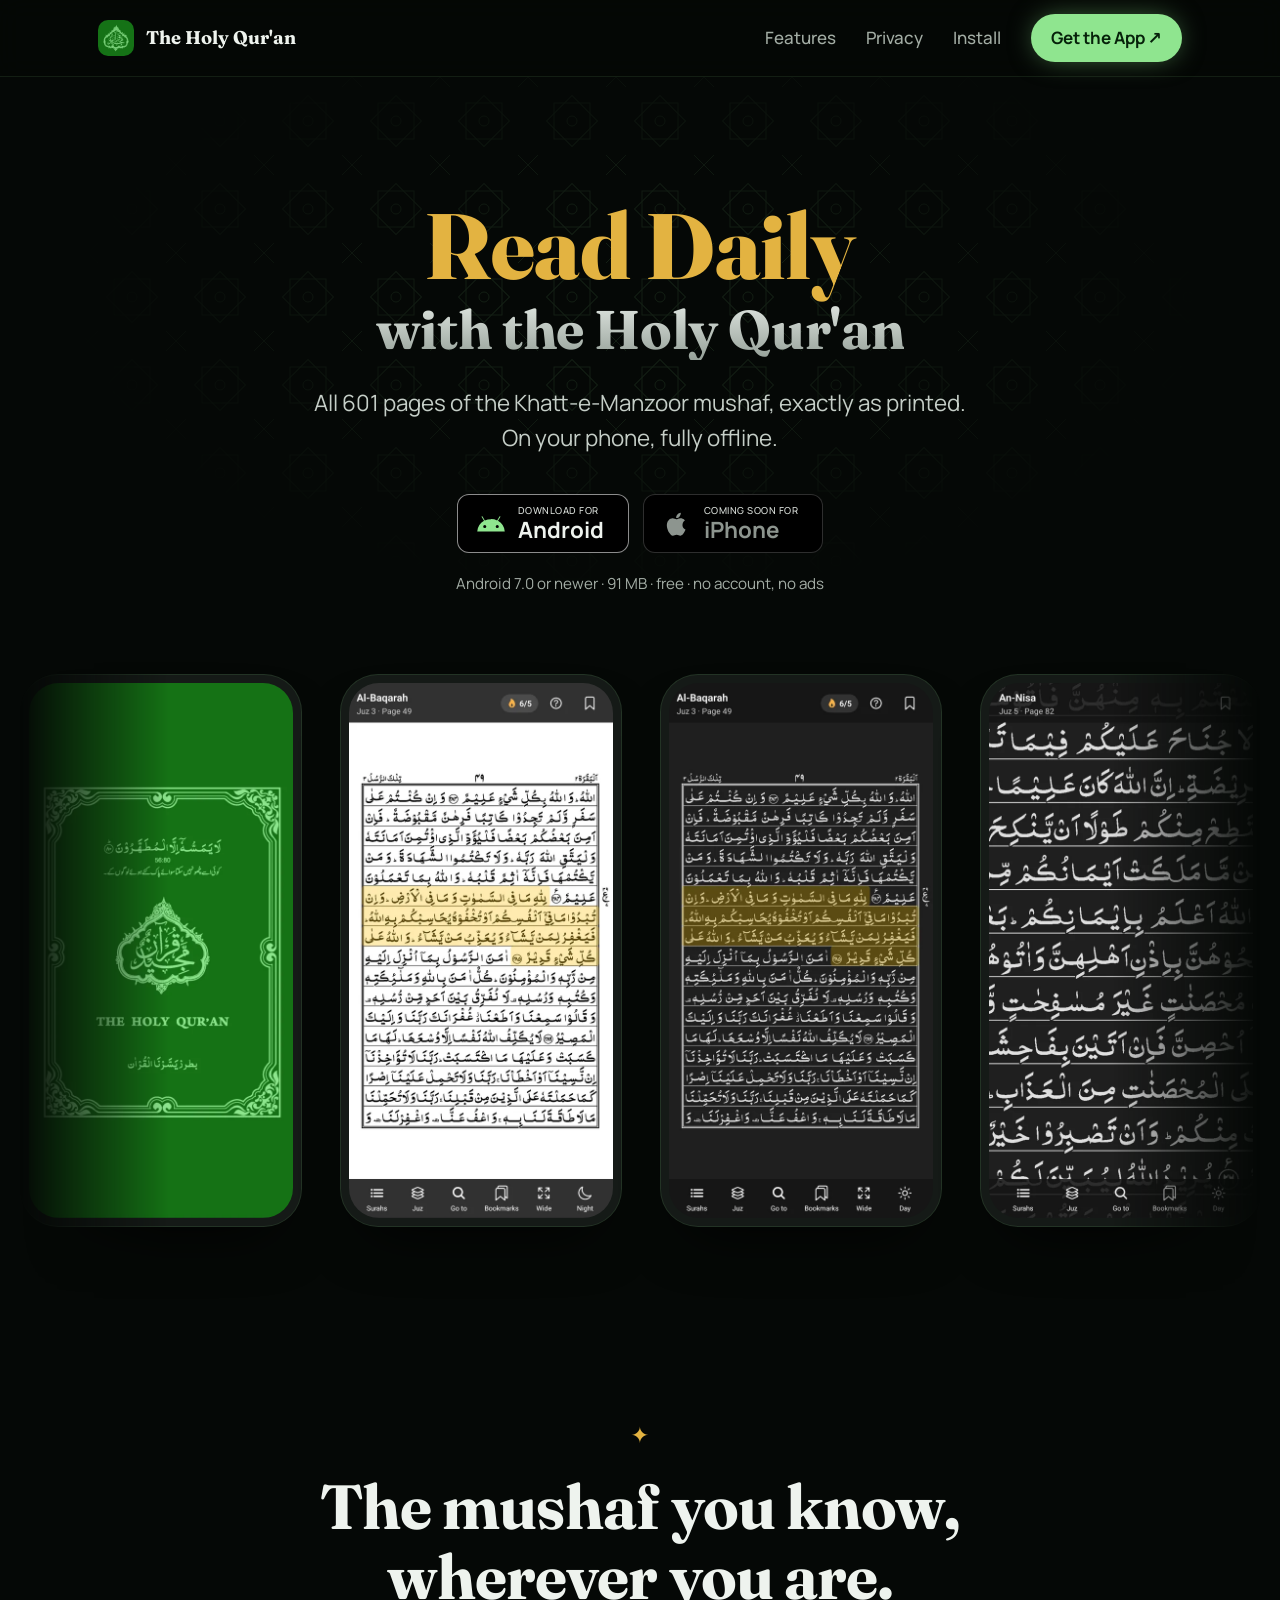
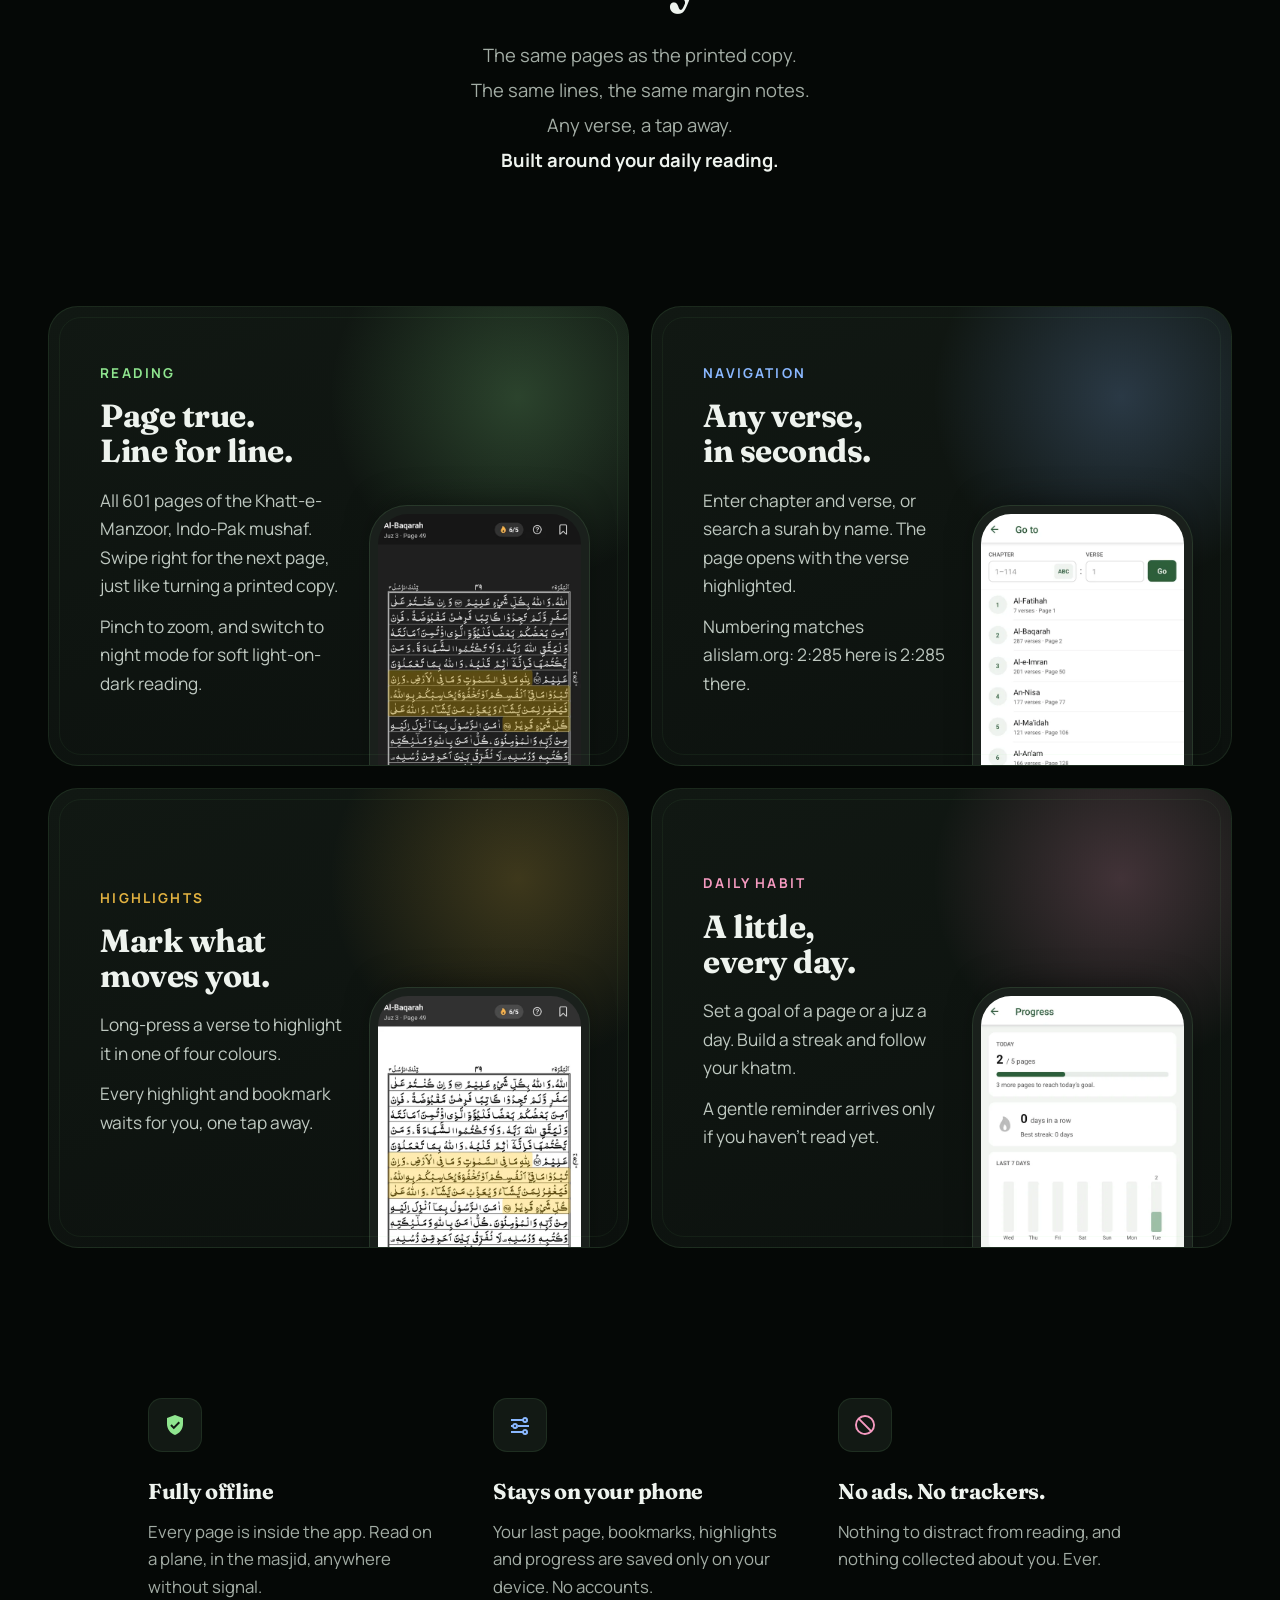
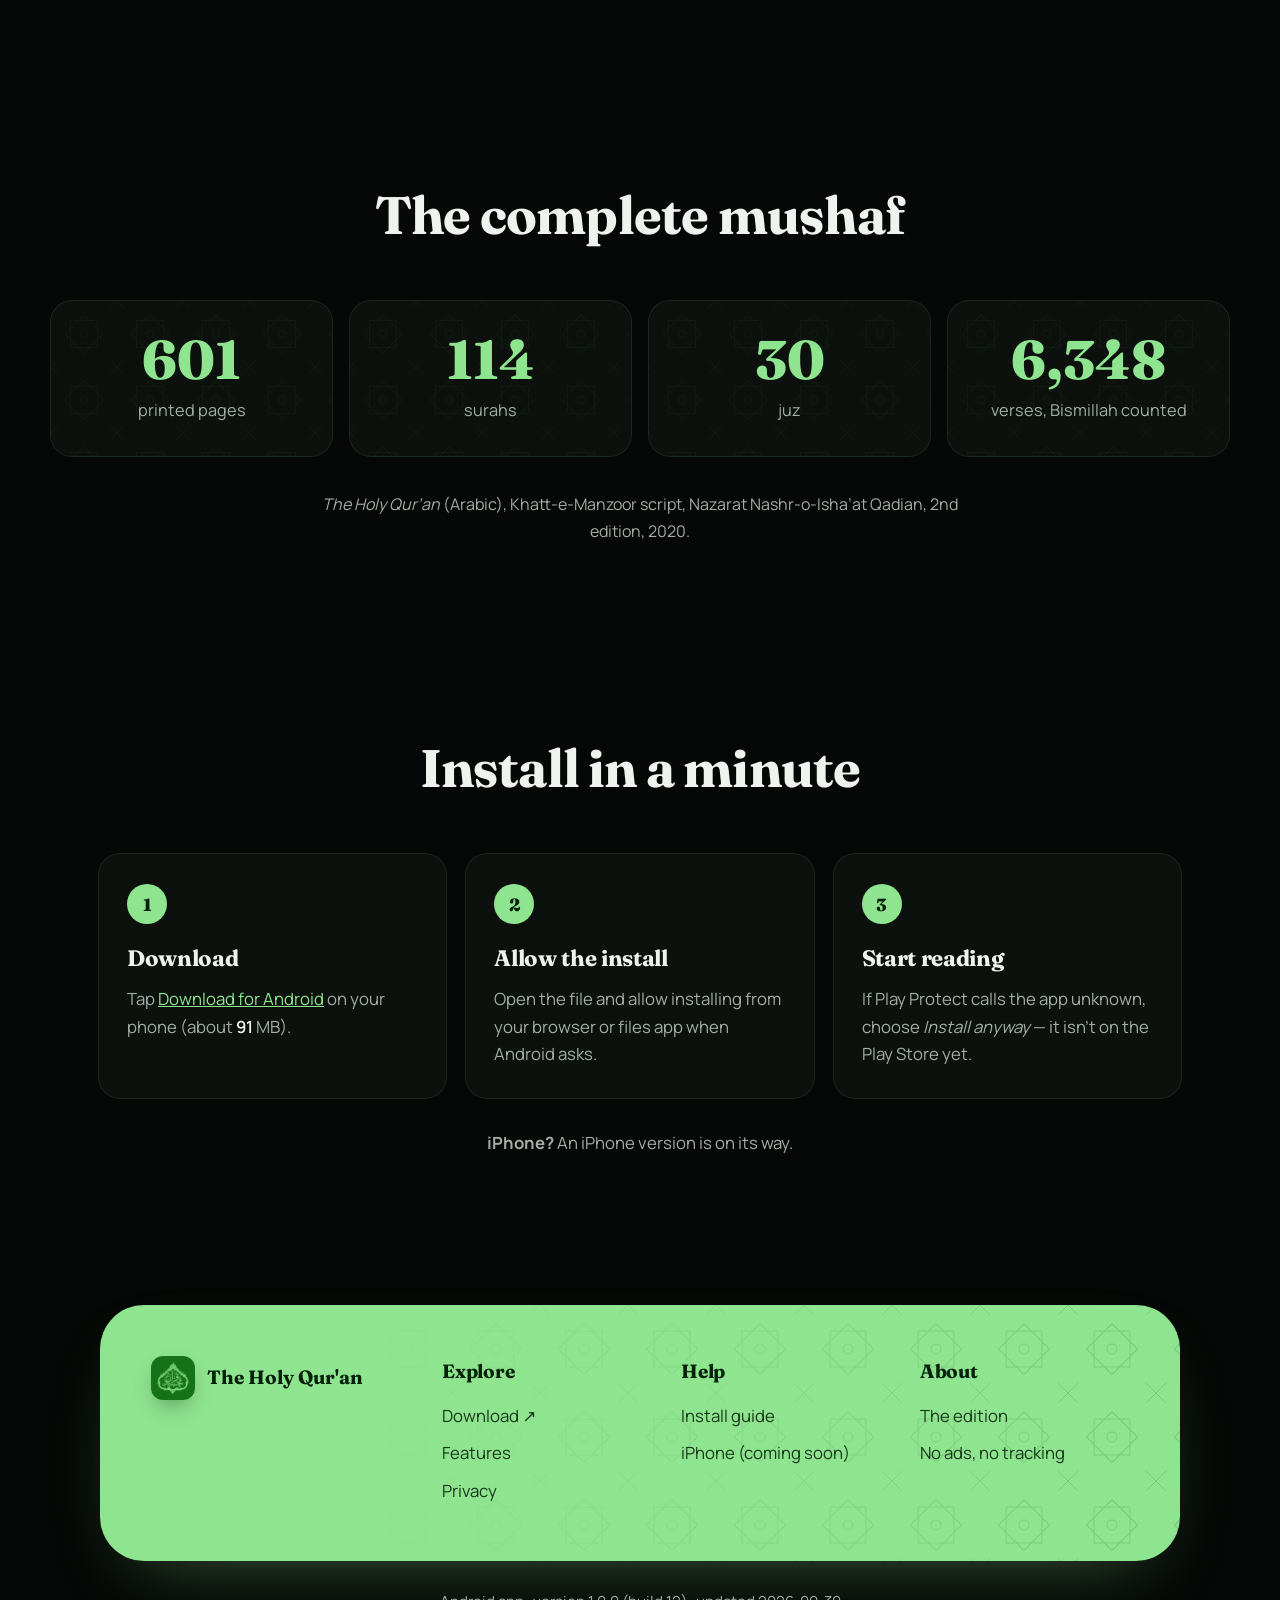
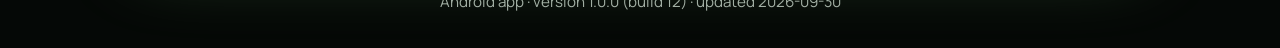
==== index.html @ 758fbba4 "Landing page for The Holy Qur'an app Static site: rotating hero, phone carousel of real screenshots," ====
<!doctype html>
<html lang="en">
<head>
  <meta charset="utf-8" />
  <meta name="viewport" content="width=device-width, initial-scale=1, viewport-fit=cover" />
  <title>The Holy Qur'an — the mushaf you know, in your pocket</title>
  <meta name="description" content="All 601 pages of the Khatt-e-Manzoor mushaf, exactly as printed. Go to any verse, highlight what moves you, and read a little every day. Fully offline." />
  <meta name="theme-color" content="#050605" />
  <link rel="icon" href="assets/favicon.png" />
  <link rel="apple-touch-icon" href="assets/icon-192.png" />
  <meta property="og:title" content="The Holy Qur'an — mushaf reader" />
  <meta property="og:description" content="All 601 pages of the Khatt-e-Manzoor mushaf, exactly as printed. Fully offline." />
  <meta property="og:image" content="assets/icon-192.png" />

  <link rel="preconnect" href="https://fonts.googleapis.com" />
  <link rel="preconnect" href="https://fonts.gstatic.com" crossorigin />
  <link href="https://fonts.googleapis.com/css2?family=Fraunces:opsz,wght@9..144,600;9..144,700;9..144,800&family=Manrope:wght@400;500;600;700&display=swap" rel="stylesheet" />
  <link rel="stylesheet" href="styles.css" />
</head>
<body>
  <a class="skip" href="#download">Skip to download</a>

  <!-- ─────────── Navigation ─────────── -->
  <header class="nav-wrap">
    <nav class="nav">
      <a class="brand" href="#top">
        <img src="assets/icon-192.png" alt="" width="36" height="36" />
        <span>The Holy Qur'an</span>
      </a>
      <div class="nav-links">
        <a href="#features">Features</a>
        <a href="#privacy">Privacy</a>
        <a href="#install">Install</a>
        <a class="pill" href="#download">Get the App <span aria-hidden="true">↗</span></a>
      </div>
    </nav>
  </header>

  <main id="top">
    <!-- ─────────── Hero: rotating intention ─────────── -->
    <section class="hero">
      <div class="stars" aria-hidden="true"></div>
      <h1>
        <span class="rotator" aria-live="polite">
          <span class="word is-active" style="--c: #e3b341">Read Daily</span>
          <span class="word" style="--c: #8fe58f">Reflect Deeply</span>
          <span class="word" style="--c: #8ab8ff">Find Any Verse</span>
          <span class="word" style="--c: #f59ac0">Keep Your Place</span>
        </span>
        <span class="with">with the Holy Qur'an</span>
      </h1>
      <p class="sub">
        All 601 pages of the Khatt-e-Manzoor mushaf, exactly as printed.<br class="br" />
        On your phone, fully offline.
      </p>

      <div class="cta" id="download">
        <a class="store-badge" href="https://github.com/rofeeq206/quran-app-site/releases/latest/download/Quran-App.apk" download>
          <svg viewBox="0 0 24 24" aria-hidden="true"><path d="M17.6 9.48 19.44 6.3a.38.38 0 0 0-.66-.38l-1.86 3.22A11.4 11.4 0 0 0 12 8.1c-1.77 0-3.43.37-4.92 1.04L5.22 5.92a.38.38 0 0 0-.66.38L6.4 9.48A10.8 10.8 0 0 0 1 18h22a10.8 10.8 0 0 0-5.4-8.52ZM7 15.25a1.25 1.25 0 1 1 0-2.5 1.25 1.25 0 0 1 0 2.5Zm10 0a1.25 1.25 0 1 1 0-2.5 1.25 1.25 0 0 1 0 2.5Z"/></svg>
          <span><small>Download for</small>Android</span>
        </a>
        <span class="store-badge is-muted" aria-disabled="true">
          <svg viewBox="0 0 24 24" aria-hidden="true"><path d="M16.37 12.76c-.02-2.32 1.9-3.43 1.98-3.49-1.08-1.58-2.76-1.8-3.36-1.82-1.43-.14-2.79.84-3.51.84-.73 0-1.84-.82-3.03-.8a4.5 4.5 0 0 0-3.8 2.3c-1.62 2.8-.41 6.96 1.17 9.24.77 1.11 1.69 2.37 2.9 2.32 1.16-.05 1.6-.75 3.01-.75 1.4 0 1.8.75 3.03.73 1.25-.02 2.04-1.14 2.8-2.26.88-1.3 1.25-2.55 1.27-2.62-.03-.01-2.43-.93-2.46-3.69ZM14.07 5.95c.64-.78 1.07-1.85.95-2.93-.92.04-2.04.61-2.7 1.39-.59.69-1.11 1.79-.97 2.85 1.03.08 2.08-.52 2.72-1.31Z"/></svg>
          <span><small>Coming soon for</small>iPhone</span>
        </span>
      </div>
      <p class="meta" data-version>Android 7.0 or newer · free · no account, no ads</p>
    </section>

    <!-- ─────────── Phone carousel ─────────── -->
    <section class="carousel" aria-label="App screenshots">
      <div class="track">
        <!-- The set is repeated once so the scroll can loop seamlessly. -->
        <div class="set">
          <figure class="phone"><img src="assets/screens/splash.webp" alt="Opening screen with the green cover" width="540" height="1096" /></figure>
          <figure class="phone"><img src="assets/screens/reader-highlight.webp" alt="Page 49 with verse 2:285 highlighted" width="540" height="1096" /></figure>
          <figure class="phone"><img src="assets/screens/reader-night.webp" alt="The same page in night mode" width="540" height="1096" /></figure>
          <figure class="phone"><img src="assets/screens/zoom.webp" alt="A zoomed-in page" width="540" height="1096" /></figure>
          <figure class="phone"><img src="assets/screens/progress.webp" alt="Reading progress: goal, streak and khatm" width="540" height="1096" /></figure>
          <figure class="phone"><img src="assets/screens/goto.webp" alt="Go to chapter and verse" width="540" height="1096" /></figure>
          <figure class="phone"><img src="assets/screens/tips.webp" alt="Reading tips" width="540" height="1096" /></figure>
        </div>
        <div class="set" aria-hidden="true">
          <figure class="phone"><img src="assets/screens/splash.webp" alt="" width="540" height="1096" /></figure>
          <figure class="phone"><img src="assets/screens/reader-highlight.webp" alt="" width="540" height="1096" /></figure>
          <figure class="phone"><img src="assets/screens/reader-night.webp" alt="" width="540" height="1096" /></figure>
          <figure class="phone"><img src="assets/screens/zoom.webp" alt="" width="540" height="1096" /></figure>
          <figure class="phone"><img src="assets/screens/progress.webp" alt="" width="540" height="1096" /></figure>
          <figure class="phone"><img src="assets/screens/goto.webp" alt="" width="540" height="1096" /></figure>
          <figure class="phone"><img src="assets/screens/tips.webp" alt="" width="540" height="1096" /></figure>
        </div>
      </div>
    </section>

    <!-- ─────────── Statement ─────────── -->
    <section class="statement reveal">
      <h2>The mushaf you know,<br />wherever you are.</h2>
      <p>
        The same pages as the printed copy.<br />
        The same lines, the same margin notes.<br />
        Any verse, a tap away.<br />
        <strong>Built around your daily reading.</strong>
      </p>
    </section>

    <!-- ─────────── Feature cards ─────────── -->
    <section class="cards" id="features">
      <article class="card reveal" style="--k: #8fe58f">
        <div class="card-text">
          <p class="kicker">Reading</p>
          <h3>Page true.<br />Line for line.</h3>
          <p>All 601 pages of the Khatt-e-Manzoor, Indo-Pak mushaf. Swipe right for the next page, just like turning a printed copy.</p>
          <p>Pinch to zoom, and switch to night mode for soft light-on-dark reading.</p>
        </div>
        <figure class="card-phone"><img src="assets/screens/reader-night.webp" alt="A page in night mode" width="540" height="1096" loading="lazy" /></figure>
      </article>

      <article class="card reveal" style="--k: #8ab8ff">
        <div class="card-text">
          <p class="kicker">Navigation</p>
          <h3>Any verse,<br />in seconds.</h3>
          <p>Enter chapter and verse, or search a surah by name. The page opens with the verse highlighted.</p>
          <p>Numbering matches alislam.org: 2:285 here is 2:285 there.</p>
        </div>
        <figure class="card-phone"><img src="assets/screens/goto.webp" alt="Go to chapter and verse" width="540" height="1096" loading="lazy" /></figure>
      </article>

      <article class="card reveal" style="--k: #e3b341">
        <div class="card-text">
          <p class="kicker">Highlights</p>
          <h3>Mark what<br />moves you.</h3>
          <p>Long-press a verse to highlight it in one of four colours.</p>
          <p>Every highlight and bookmark waits for you, one tap away.</p>
        </div>
        <figure class="card-phone"><img src="assets/screens/reader-highlight.webp" alt="A verse highlighted in gold" width="540" height="1096" loading="lazy" /></figure>
      </article>

      <article class="card reveal" style="--k: #f59ac0">
        <div class="card-text">
          <p class="kicker">Daily habit</p>
          <h3>A little,<br />every day.</h3>
          <p>Set a goal of a page or a juz a day. Build a streak and follow your khatm.</p>
          <p>A gentle reminder arrives only if you haven’t read yet.</p>
        </div>
        <figure class="card-phone"><img src="assets/screens/progress.webp" alt="Reading progress" width="540" height="1096" loading="lazy" /></figure>
      </article>
    </section>

    <!-- ─────────── Privacy ─────────── -->
    <section class="trio" id="privacy">
      <div class="trio-item reveal">
        <span class="trio-icon" style="--k: #8fe58f">
          <svg viewBox="0 0 24 24" aria-hidden="true"><path d="M12 2 4 5v6c0 5 3.4 9.5 8 11 4.6-1.5 8-6 8-11V5l-8-3Zm-1.2 14.2-3.5-3.5 1.4-1.4 2.1 2.1 4.8-4.8 1.4 1.4-6.2 6.2Z"/></svg>
        </span>
        <h3>Fully offline</h3>
        <p>Every page is inside the app. Read on a plane, in the masjid, anywhere without signal.</p>
      </div>
      <div class="trio-item reveal">
        <span class="trio-icon" style="--k: #8ab8ff">
          <svg viewBox="0 0 24 24" aria-hidden="true"><path d="M17 4a3 3 0 0 0-2.8 2H3v2h11.2A3 3 0 1 0 17 4Zm0 4a1 1 0 1 1 0-2 1 1 0 0 1 0 2ZM7 10a3 3 0 0 0-2.8 2H3v2h1.2A3 3 0 1 0 7 10Zm0 4a1 1 0 1 1 0-2 1 1 0 0 1 0 2Zm2.8-2H21v2H9.8a3 3 0 0 0 0-2ZM17 16a3 3 0 0 0-2.8 2H3v2h11.2A3 3 0 1 0 17 16Zm0 4a1 1 0 1 1 0-2 1 1 0 0 1 0 2Z"/></svg>
        </span>
        <h3>Stays on your phone</h3>
        <p>Your last page, bookmarks, highlights and progress are saved only on your device. No accounts.</p>
      </div>
      <div class="trio-item reveal">
        <span class="trio-icon" style="--k: #f59ac0">
          <svg viewBox="0 0 24 24" aria-hidden="true"><path d="M12 2a10 10 0 1 0 0 20 10 10 0 0 0 0-20Zm0 2a8 8 0 0 1 6.3 12.9L7.1 5.7A8 8 0 0 1 12 4ZM4 12c0-1.8.6-3.5 1.7-4.9l11.2 11.2A8 8 0 0 1 4 12Z"/></svg>
        </span>
        <h3>No ads. No trackers.</h3>
        <p>Nothing to distract from reading, and nothing collected about you. Ever.</p>
      </div>
    </section>

    <!-- ─────────── The mushaf in numbers ─────────── -->
    <section class="numbers" id="mushaf" aria-label="The mushaf in numbers">
      <h2 class="reveal">The complete mushaf</h2>
      <div class="stats">
        <div class="stat reveal"><strong>601</strong><span>printed pages</span></div>
        <div class="stat reveal"><strong>114</strong><span>surahs</span></div>
        <div class="stat reveal"><strong>30</strong><span>juz</span></div>
        <div class="stat reveal"><strong>6,348</strong><span>verses, Bismillah counted</span></div>
      </div>
      <p class="edition reveal">
        <em>The Holy Qur’an</em> (Arabic), Khatt-e-Manzoor script, Nazarat Nashr-o-Isha’at Qadian, 2nd edition, 2020.
      </p>
    </section>

    <!-- ─────────── Install ─────────── -->
    <section class="install" id="install">
      <h2 class="reveal">Install in a minute</h2>
      <ol class="steps">
        <li class="reveal"><span>1</span><h3>Download</h3><p>Tap <a href="https://github.com/rofeeq206/quran-app-site/releases/latest/download/Quran-App.apk" download>Download for Android</a> on your phone (about <b data-size>90</b> MB).</p></li>
        <li class="reveal"><span>2</span><h3>Allow the install</h3><p>Open the file and allow installing from your browser or files app when Android asks.</p></li>
        <li class="reveal"><span>3</span><h3>Start reading</h3><p>If Play Protect calls the app unknown, choose <em>Install anyway</em> — it isn’t on the Play Store yet.</p></li>
      </ol>
      <p class="ios reveal"><strong>iPhone?</strong> An iPhone version is on its way.</p>
    </section>
  </main>

  <!-- ─────────── Footer ─────────── -->
  <footer class="footer">
    <div class="footer-card">
      <a class="brand brand-dark" href="#top">
        <img src="assets/icon-192.png" alt="" width="44" height="44" />
        <span>The Holy Qur'an</span>
      </a>
      <div class="footer-col">
        <h4>Explore</h4>
        <a href="https://github.com/rofeeq206/quran-app-site/releases/latest/download/Quran-App.apk" download>Download <span aria-hidden="true">↗</span></a>
        <a href="#features">Features</a>
        <a href="#privacy">Privacy</a>
      </div>
      <div class="footer-col">
        <h4>Help</h4>
        <a href="#install">Install guide</a>
        <a href="#download">iPhone (coming soon)</a>
      </div>
      <div class="footer-col">
        <h4>About</h4>
        <a href="#mushaf">The edition</a>
        <a href="#privacy">No ads, no tracking</a>
      </div>
    </div>
    <p class="copyright" data-version-full>Android app · version 1.0</p>
  </footer>

  <script src="script.js" defer></script>
</body>
</html>
---- styles.css ----
/* The Holy Qur'an — landing page.
   A calm dark page in the colours of the printed mushaf: the cover's deep green and
   light-green line work, a touch of gold, an eight-pointed star lattice, and the cover's
   double-ruled frames. Headings are set in a warm serif; real app screenshots in phones. */

:root {
  --bg: #050806;
  --bg-card: #0c110e;
  --bg-card-2: #111813;
  --line: rgba(143, 229, 143, 0.1);
  --text: #eef3ee;
  --muted: #a3ada5;
  --accent: #8fe58f; /* cover line-art green */
  --accent-deep: #157216; /* cover green */
  --gold: #e3b341;

  --display: 'Fraunces', 'Iowan Old Style', 'Palatino Linotype', Georgia, serif;
  --body: 'Manrope', 'Segoe UI', system-ui, sans-serif;

  --max: 1180px;
  --gutter: clamp(18px, 5vw, 48px);

  /* Eight-pointed star lattice (the cover's ornament), as a tile. */
  --stars: url("data:image/svg+xml,%3Csvg xmlns='http://www.w3.org/2000/svg' width='88' height='88' viewBox='0 0 88 88'%3E%3Cg fill='none' stroke='%238fe58f' stroke-width='1'%3E%3Crect x='26' y='26' width='36' height='36'/%3E%3Crect x='26' y='26' width='36' height='36' transform='rotate(45 44 44)'/%3E%3Ccircle cx='44' cy='44' r='5'/%3E%3Cpath d='M0 0 10 10M88 0 78 10M0 88 10 78M88 88 78 78'/%3E%3C/g%3E%3C/svg%3E");
}

*,
*::before,
*::after {
  box-sizing: border-box;
}

html {
  scroll-behavior: smooth;
  scroll-padding-top: 90px;
}

body {
  margin: 0;
  background: var(--bg);
  color: var(--text);
  font: 400 1.0625rem/1.65 var(--body);
  -webkit-font-smoothing: antialiased;
}

img {
  display: block;
  max-width: 100%;
}

a {
  color: inherit;
}

h1,
h2,
h3,
h4 {
  font-family: var(--display);
  font-weight: 700;
  letter-spacing: -0.015em;
  margin: 0;
  font-optical-sizing: auto;
}

.skip {
  position: absolute;
  left: -999px;
  top: 8px;
  z-index: 20;
  background: var(--accent);
  color: #06210a;
  padding: 8px 14px;
  border-radius: 8px;
}
.skip:focus {
  left: 8px;
}

/* ───────────────────────── Navigation ───────────────────────── */

.nav-wrap {
  position: sticky;
  top: 0;
  z-index: 10;
  background: rgba(5, 8, 6, 0.82);
  backdrop-filter: blur(12px);
  border-bottom: 1px solid var(--line);
  padding-top: env(safe-area-inset-top, 0px);
}
.nav {
  max-width: var(--max);
  margin: 0 auto;
  padding: 14px var(--gutter);
  display: flex;
  align-items: center;
  justify-content: space-between;
  gap: 16px;
}
.brand {
  display: flex;
  align-items: center;
  gap: 12px;
  text-decoration: none;
  font-family: var(--display);
  font-weight: 700;
  font-size: 1.15rem;
}
.brand img {
  width: 36px;
  height: 36px;
  border-radius: 10px;
}
.nav-links {
  display: flex;
  align-items: center;
  gap: clamp(14px, 2.5vw, 30px);
  font-weight: 500;
}
.nav-links a {
  text-decoration: none;
  color: var(--muted);
  transition: color 0.2s;
}
.nav-links a:hover {
  color: var(--text);
}
.nav-links .pill {
  color: #06210a;
  background: var(--accent);
  font-weight: 700;
  padding: 10px 20px;
  border-radius: 999px;
  box-shadow: 0 0 28px -6px rgba(143, 229, 143, 0.55);
  transition:
    transform 0.2s,
    box-shadow 0.2s;
}
.nav-links .pill:hover {
  color: #06210a;
  transform: translateY(-1px);
  box-shadow: 0 0 36px -4px rgba(143, 229, 143, 0.75);
}

/* ───────────────────────── Hero ───────────────────────── */

.hero {
  position: relative;
  text-align: center;
  padding: clamp(64px, 10vw, 120px) var(--gutter) 48px;
}
.stars {
  position: absolute;
  inset: 0;
  background-image: var(--stars);
  background-size: 88px 88px;
  opacity: 0.1;
  mask-image: radial-gradient(60% 70% at 50% 40%, #000 20%, transparent 75%);
  pointer-events: none;
}
.hero > :not(.stars) {
  position: relative;
}
.hero h1 {
  display: grid;
  justify-items: center;
  gap: 6px;
}
.rotator {
  display: grid;
  font-size: clamp(3rem, 8.4vw, 5.8rem);
  line-height: 1.05;
  font-weight: 800;
}
/* All words share one grid cell; the active one is sharp, the others blurred away. */
.word {
  grid-area: 1 / 1;
  color: var(--c);
  opacity: 0;
  filter: blur(14px);
  transform: translateY(12px) scale(0.98);
  transition:
    opacity 0.7s ease,
    filter 0.7s ease,
    transform 0.7s cubic-bezier(0.2, 0.7, 0.2, 1);
}
.word.is-active {
  opacity: 1;
  filter: none;
  transform: none;
}
.with {
  font-size: clamp(2rem, 4.8vw, 3.4rem);
  line-height: 1.1;
  font-weight: 700;
  background: linear-gradient(180deg, #e2e8e3, #95a098);
  -webkit-background-clip: text;
  background-clip: text;
  color: transparent;
}
.sub {
  color: #c5cec7;
  font-size: clamp(1.15rem, 1.9vw, 1.4rem);
  line-height: 1.55;
  margin: 26px auto 38px;
  max-width: 34em;
}
.cta {
  display: flex;
  justify-content: center;
  flex-wrap: wrap;
  gap: 14px;
}
.store-badge {
  display: inline-flex;
  align-items: center;
  gap: 12px;
  padding: 11px 24px 11px 18px;
  border: 1.5px solid rgba(255, 255, 255, 0.55);
  border-radius: 12px;
  background: #000;
  text-decoration: none;
  font-family: var(--body);
  font-weight: 700;
  font-size: 1.4rem;
  line-height: 1.05;
  text-align: left;
  transition:
    border-color 0.2s,
    transform 0.2s,
    box-shadow 0.2s;
}
.store-badge svg {
  width: 30px;
  height: 30px;
  fill: var(--accent);
  flex: none;
}
.store-badge small {
  display: block;
  font-size: 0.6rem;
  font-weight: 500;
  letter-spacing: 0.05em;
  text-transform: uppercase;
  color: #d9ded9;
  margin-bottom: 2px;
}
a.store-badge:hover {
  border-color: var(--accent);
  transform: translateY(-2px);
  box-shadow: 0 10px 30px -12px rgba(143, 229, 143, 0.6);
}
.store-badge.is-muted {
  border-color: rgba(255, 255, 255, 0.18);
  color: #8d958f;
  cursor: default;
}
.store-badge.is-muted svg {
  fill: #8d958f;
}
.meta {
  color: var(--muted);
  font-size: 0.95rem;
  margin: 18px 0 0;
}

/* ───────────────────────── Phone carousel ───────────────────────── */

.carousel {
  max-width: 1240px;
  margin: 0 auto;
  overflow: hidden;
  padding: 30px 0 100px;
  mask-image: linear-gradient(90deg, transparent, #000 12%, #000 88%, transparent);
}
.track {
  display: flex;
  width: max-content;
  animation: marquee 60s linear infinite;
}
.carousel:hover .track {
  animation-play-state: paused;
}
.set {
  display: flex;
  gap: clamp(20px, 3vw, 40px);
  padding-right: clamp(20px, 3vw, 40px);
}
@keyframes marquee {
  to {
    transform: translateX(-50%);
  }
}

.phone {
  margin: 0;
  width: clamp(210px, 22vw, 290px);
  padding: 8px;
  border-radius: 38px;
  background: #151a17;
  border: 1px solid rgba(143, 229, 143, 0.12);
  box-shadow: 0 30px 60px -30px rgba(0, 0, 0, 0.9);
}
.phone img {
  width: 100%;
  height: auto;
  aspect-ratio: 540 / 1096;
  object-fit: cover;
  border-radius: 30px;
}

/* ───────────────────────── Statement ───────────────────────── */

.statement {
  text-align: center;
  padding: clamp(40px, 8vw, 90px) var(--gutter) clamp(80px, 10vw, 130px);
}
/* A small gold star above the statement, like a verse ornament. */
.statement::before {
  content: '✦';
  display: block;
  color: var(--gold);
  font-size: 1.4rem;
  margin-bottom: 18px;
}
.statement h2 {
  font-size: clamp(2.3rem, 5.2vw, 3.9rem);
  line-height: 1.12;
}
.statement p {
  color: var(--muted);
  font-size: 1.15rem;
  line-height: 1.9;
  margin: 26px 0 0;
}
.statement strong {
  color: var(--text);
  font-weight: 700;
}

/* ───────────────────────── Feature cards ───────────────────────── */

.cards {
  max-width: 1600px;
  margin: 0 auto;
  padding: 0 var(--gutter);
  display: grid;
  grid-template-columns: repeat(2, minmax(0, 1fr));
  gap: 22px;
}
.card {
  position: relative;
  overflow: hidden;
  height: clamp(460px, 34vw, 520px);
  border-radius: 30px;
  background: linear-gradient(160deg, var(--bg-card-2), var(--bg-card));
  border: 1px solid var(--line);
  display: grid;
  grid-template-columns: minmax(0, 1.05fr) minmax(0, 0.95fr);
  align-items: center;
  gap: 24px;
  padding: 0 clamp(24px, 3vw, 44px) 0 clamp(28px, 4vw, 60px);
}
/* The cover's double-ruled frame, drawn faintly inside each card. */
.card::after {
  content: '';
  position: absolute;
  inset: 10px;
  border: 1px solid rgba(143, 229, 143, 0.06);
  border-radius: 22px;
  pointer-events: none;
}
.card::before {
  content: '';
  position: absolute;
  width: 380px;
  height: 380px;
  right: -80px;
  top: -100px;
  background: radial-gradient(circle, color-mix(in srgb, var(--k) 22%, transparent), transparent 70%);
  pointer-events: none;
}
.kicker {
  color: var(--k);
  font-weight: 700;
  font-size: 0.85rem;
  letter-spacing: 0.16em;
  text-transform: uppercase;
  margin: 0 0 14px;
}
.card h3 {
  font-size: clamp(1.8rem, 2.5vw, 2.35rem);
  line-height: 1.1;
  margin-bottom: 18px;
}
.card-text p:not(.kicker) {
  color: #bec8c0;
  font-size: 1.08rem;
  margin: 0 0 12px;
}
/* The phone stands in the card and runs off its bottom edge. */
.card-phone {
  position: relative;
  align-self: end;
  justify-self: center;
  width: min(100%, 300px);
  margin: 0 0 -170px;
  padding: 8px;
  border-radius: 38px;
  background: #1a201c;
  border: 1px solid rgba(143, 229, 143, 0.12);
  box-shadow: 0 -10px 40px -20px rgba(0, 0, 0, 0.8);
  transition: transform 0.5s cubic-bezier(0.2, 0.7, 0.2, 1);
}
.card-phone img {
  border-radius: 30px;
  width: 100%;
  height: auto;
}
.card:hover .card-phone {
  transform: translateY(-14px);
}

/* ───────────────────────── Privacy trio ───────────────────────── */

.trio {
  max-width: 1080px;
  margin: 0 auto;
  padding: clamp(90px, 12vw, 150px) var(--gutter) clamp(50px, 8vw, 90px);
  display: grid;
  grid-template-columns: repeat(3, minmax(0, 1fr));
  gap: clamp(24px, 4vw, 56px);
}
.trio-icon {
  display: grid;
  place-items: center;
  width: 54px;
  height: 54px;
  border-radius: 14px;
  background: #121914;
  border: 1px solid var(--line);
  margin-bottom: 22px;
}
.trio-icon svg {
  width: 24px;
  height: 24px;
  fill: var(--k);
}
.trio h3 {
  font-size: 1.35rem;
  margin-bottom: 8px;
}
.trio p {
  color: var(--muted);
  font-size: 1.05rem;
  margin: 0;
}

/* ───────────────────────── Numbers ───────────────────────── */

.numbers {
  text-align: center;
  padding: clamp(40px, 8vw, 80px) var(--gutter);
}
.numbers h2,
.install h2 {
  font-size: clamp(2.1rem, 4.6vw, 3.3rem);
  margin-bottom: 42px;
}
.stats {
  max-width: var(--max);
  margin: 0 auto;
  display: grid;
  grid-template-columns: repeat(4, minmax(0, 1fr));
  gap: 16px;
}
.stat {
  position: relative;
  background: var(--bg-card);
  border: 1px solid var(--line);
  border-radius: 22px;
  padding: 32px 18px;
  overflow: hidden;
}
.stat::before {
  content: '';
  position: absolute;
  inset: 0;
  background-image: var(--stars);
  background-size: 66px 66px;
  opacity: 0.05;
}
.stat strong {
  position: relative;
  display: block;
  font-family: var(--display);
  font-weight: 800;
  font-size: clamp(2.4rem, 4.4vw, 3.4rem);
  line-height: 1;
  color: var(--accent);
}
.stat span {
  position: relative;
  display: block;
  color: var(--muted);
  font-size: 1.02rem;
  margin-top: 10px;
}
.edition {
  color: var(--muted);
  font-size: 1rem;
  max-width: 40em;
  margin: 34px auto 0;
}

/* ───────────────────────── Install ───────────────────────── */

.install {
  max-width: var(--max);
  margin: 0 auto;
  text-align: center;
  padding: clamp(50px, 9vw, 100px) var(--gutter) clamp(80px, 10vw, 130px);
}
.steps {
  list-style: none;
  margin: 0;
  padding: 0;
  display: grid;
  grid-template-columns: repeat(3, minmax(0, 1fr));
  gap: 18px;
  text-align: left;
}
.steps li {
  background: var(--bg-card);
  border: 1px solid var(--line);
  border-radius: 22px;
  padding: 30px 28px;
}
.steps li > span {
  display: inline-grid;
  place-items: center;
  width: 40px;
  height: 40px;
  border-radius: 50%;
  background: var(--accent);
  color: #06210a;
  font-family: var(--display);
  font-weight: 800;
  font-size: 1.1rem;
  margin-bottom: 16px;
}
.steps h3 {
  font-size: 1.4rem;
  margin-bottom: 8px;
}
.steps p {
  color: var(--muted);
  font-size: 1.05rem;
  margin: 0;
}
.steps a {
  color: var(--accent);
}
.steps b {
  color: var(--text);
  font-weight: 600;
}
.ios {
  color: var(--muted);
  font-size: 1.05rem;
  margin: 30px 0 0;
}

/* ───────────────────────── Footer ───────────────────────── */

.footer {
  padding: 20px var(--gutter) calc(34px + env(safe-area-inset-bottom, 0px));
}
.footer-card {
  position: relative;
  overflow: hidden;
  max-width: 1080px;
  margin: 0 auto;
  background: var(--accent);
  color: #06210a;
  border-radius: 44px;
  padding: clamp(34px, 4vw, 52px) clamp(30px, 4vw, 56px) clamp(38px, 4.5vw, 56px);
  display: grid;
  grid-template-columns: 1.25fr 1fr 1fr 1fr;
  gap: 30px;
  align-items: start;
  box-shadow: 0 30px 80px -40px rgba(143, 229, 143, 0.45);
}
/* The star lattice, embossed faintly into the card. */
.footer-card::before {
  content: '';
  position: absolute;
  inset: 0;
  background-image: var(--stars);
  background-size: 88px 88px;
  opacity: 0.16;
  filter: brightness(0.2);
  mask-image: linear-gradient(90deg, transparent 20%, #000);
  pointer-events: none;
}
.footer-card > * {
  position: relative;
}
.brand-dark {
  font-size: 1.2rem;
}
.brand-dark img {
  width: 44px;
  height: 44px;
  border-radius: 12px;
  box-shadow: 0 10px 24px -8px rgba(0, 0, 0, 0.45);
}
.footer-col {
  display: grid;
  gap: 10px;
}
.footer-col h4 {
  font-size: 1.2rem;
  margin-bottom: 4px;
}
.footer-col a {
  text-decoration: none;
  font-size: 1.05rem;
  opacity: 0.88;
}
.footer-col a:hover {
  opacity: 1;
  text-decoration: underline;
}
.copyright {
  text-align: center;
  color: var(--muted);
  font-size: 0.95rem;
  margin: 28px 0 0;
}

/* ───────────────────────── Scroll reveal ───────────────────────── */

.js .reveal {
  opacity: 0;
  transform: translateY(24px);
  transition:
    opacity 0.8s ease,
    transform 0.8s cubic-bezier(0.2, 0.7, 0.2, 1);
}
.js .reveal.in {
  opacity: 1;
  transform: none;
}

/* ───────────────────────── Responsive ───────────────────────── */

@media (max-width: 1060px) {
  .cards {
    grid-template-columns: 1fr;
    max-width: 820px;
  }
  .stats {
    grid-template-columns: repeat(2, minmax(0, 1fr));
  }
  .footer-card {
    grid-template-columns: 1fr 1fr 1fr;
  }
  .footer-card .brand {
    grid-column: 1 / -1;
  }
}

@media (max-width: 720px) {
  /* Top bar: name and button each stay on one line. */
  .nav {
    padding-top: 12px;
    padding-bottom: 12px;
  }
  .nav-links a:not(.pill) {
    display: none;
  }
  .brand,
  .nav-links .pill {
    white-space: nowrap;
  }
  .brand {
    font-size: 1.05rem;
    gap: 10px;
  }
  .nav-links .pill {
    padding: 9px 16px;
    font-size: 0.95rem;
  }
  .br {
    display: none;
  }

  /* Hero: compact, centred badges rather than full-width buttons. */
  .hero {
    padding-top: 48px;
  }
  .rotator {
    font-size: clamp(2.4rem, 11vw, 3rem);
  }
  .with {
    font-size: clamp(1.6rem, 7.4vw, 2rem);
  }
  .sub {
    font-size: 1.1rem;
    margin: 18px auto 28px;
  }
  .store-badge {
    font-size: 1.1rem;
    padding: 8px 16px 8px 12px;
    gap: 9px;
  }
  .store-badge svg {
    width: 24px;
    height: 24px;
  }
  .store-badge small {
    font-size: 0.55rem;
  }
  .meta {
    font-size: 0.85rem;
  }

  /* Phone row: narrower phones so about three are in view. */
  .carousel {
    padding: 22px 0 70px;
  }
  .phone {
    width: 180px;
    padding: 6px;
    border-radius: 28px;
  }
  .phone img {
    border-radius: 22px;
  }
  .set {
    gap: 16px;
    padding-right: 16px;
  }

  /* Cards keep text on the left and the phone peeking in at the bottom right. */
  .cards {
    gap: 18px;
    padding: 0 12px;
  }
  .card {
    height: auto;
    min-height: 380px;
    grid-template-columns: minmax(0, 1.15fr) minmax(0, 0.85fr);
    gap: 14px;
    padding: 0 0 0 24px;
    border-radius: 26px;
  }
  .card::after {
    inset: 8px;
    border-radius: 19px;
  }
  .card-text {
    padding: 44px 0;
  }
  .kicker {
    font-size: 0.78rem;
    margin-bottom: 10px;
  }
  .card h3 {
    font-size: 1.75rem;
    margin-bottom: 14px;
  }
  .card-text p:not(.kicker) {
    font-size: 1rem;
    line-height: 1.55;
  }
  .card-phone {
    width: 100%;
    margin: 0 -18px -70px 0;
    padding: 5px;
    border-radius: 24px;
  }
  .card-phone img {
    border-radius: 19px;
  }
  .card:hover .card-phone {
    transform: none;
  }

  .trio,
  .steps {
    grid-template-columns: 1fr;
  }

  /* Footer: one column, sections stacked. */
  .footer-card {
    grid-template-columns: 1fr;
    gap: 26px;
    border-radius: 36px;
    padding: 32px;
  }
}

@media (prefers-reduced-motion: reduce) {
  *,
  *::before,
  *::after {
    animation: none !important;
    transition: none !important;
    scroll-behavior: auto !important;
  }
  .js .reveal {
    opacity: 1;
    transform: none;
  }
  .carousel {
    overflow-x: auto;
  }
}
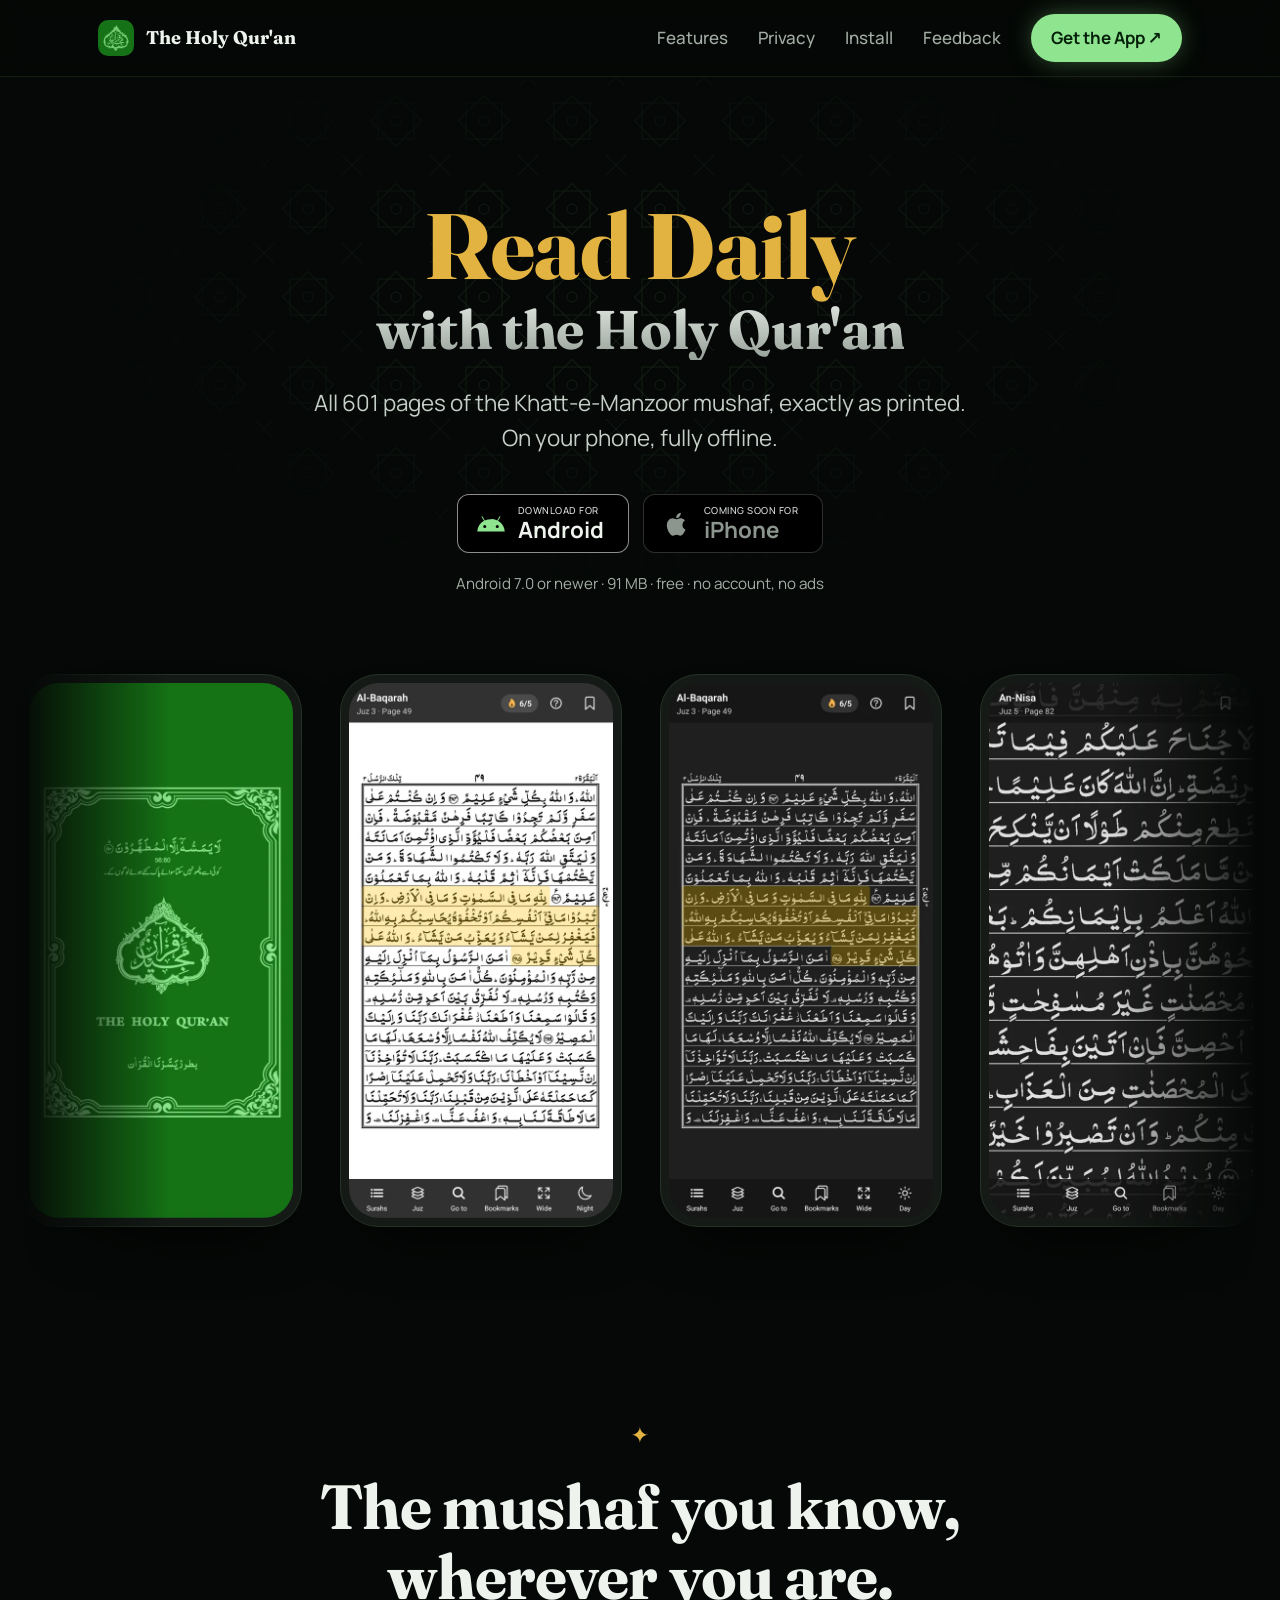
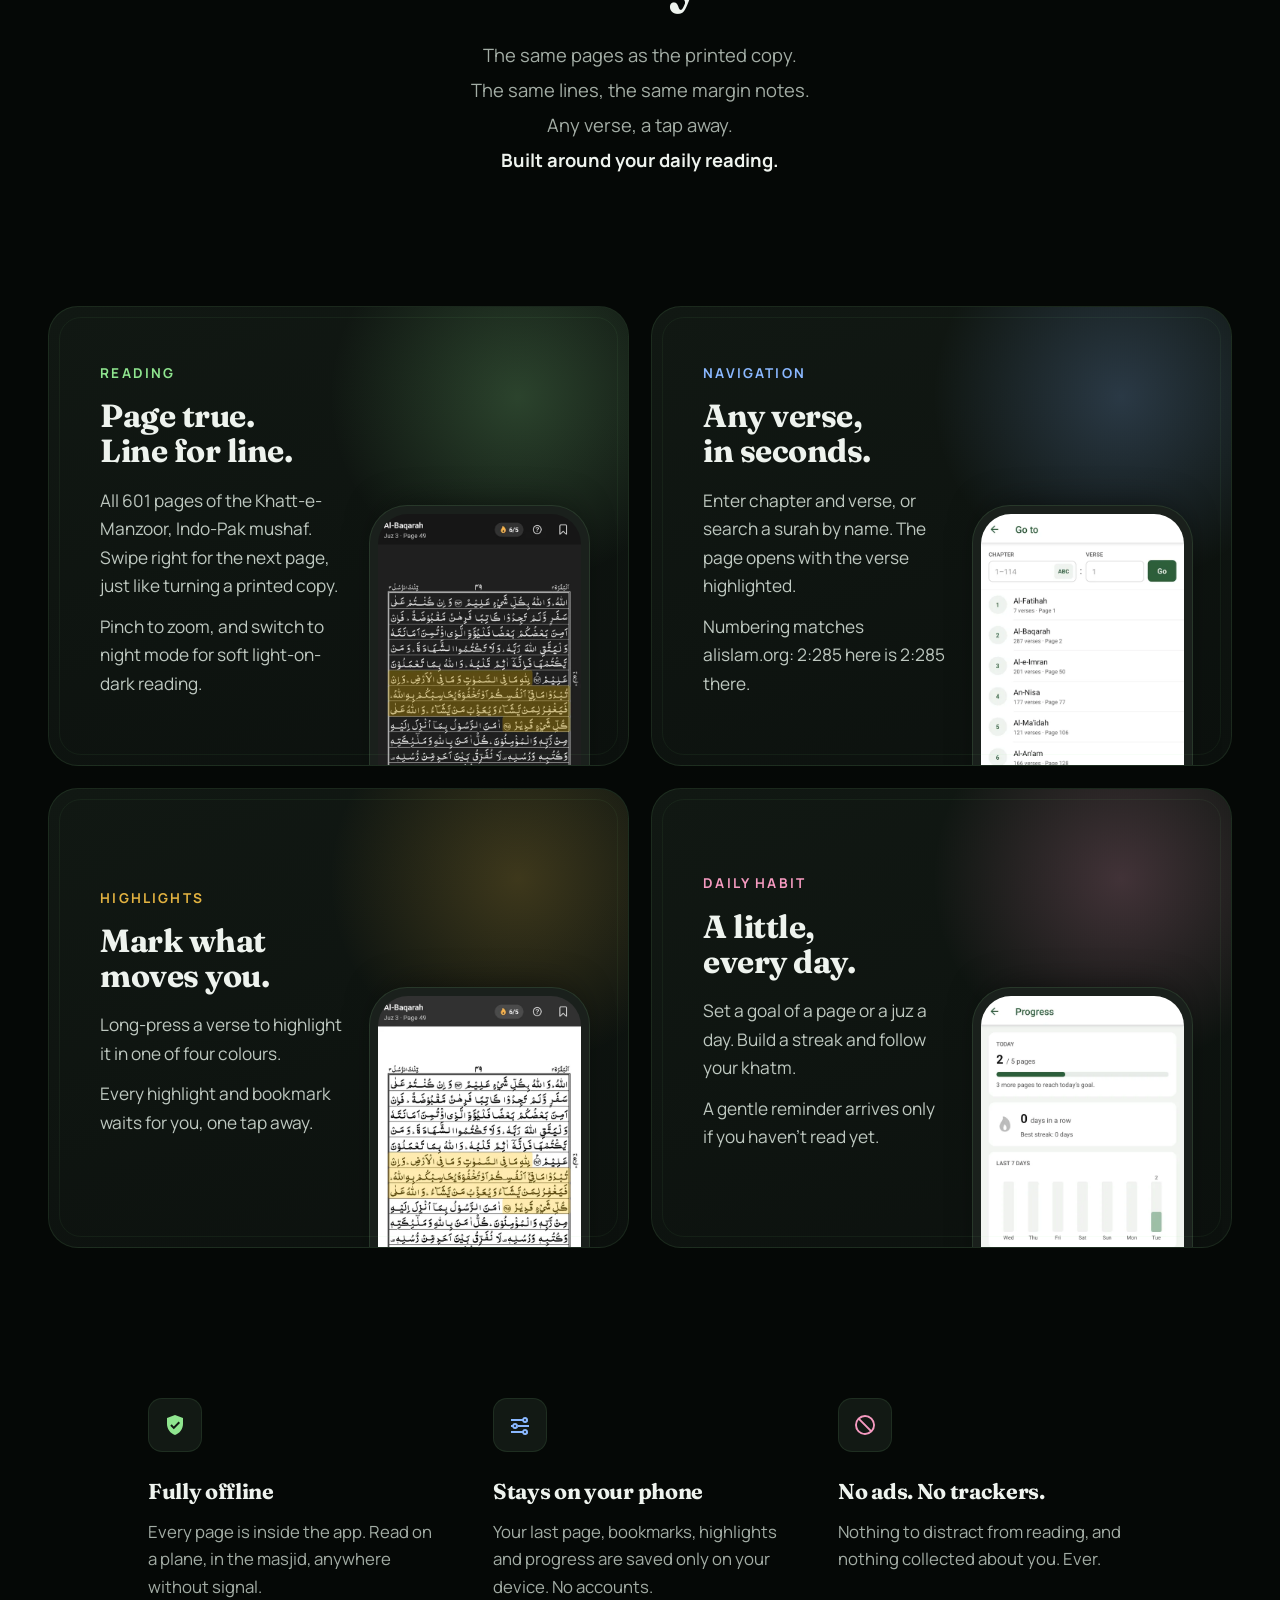
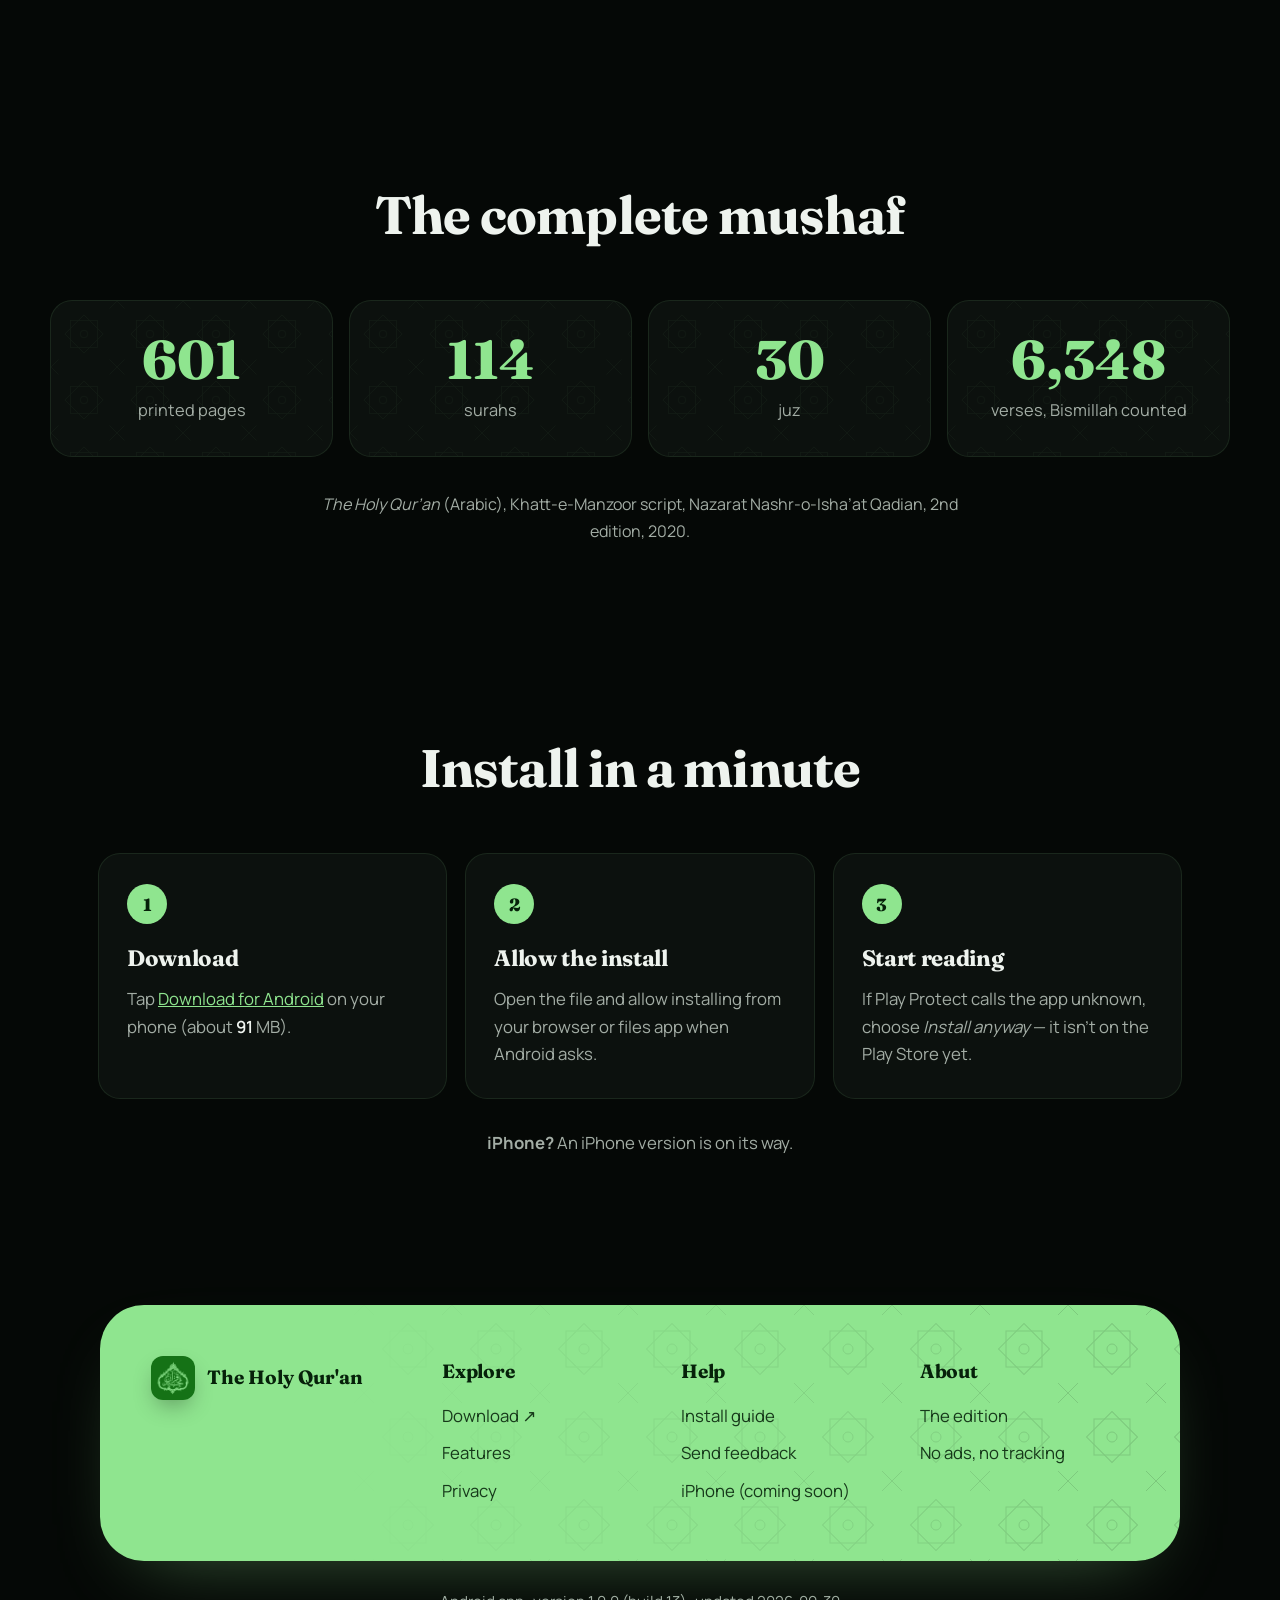
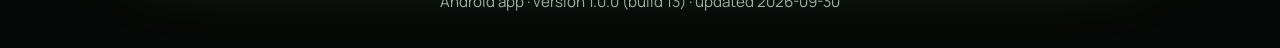
==== commit a73e4768: "Add a feedback page for testers feedback.html lets testers send a bug report, idea or other note wit" ====
--- a/index.html
+++ b/index.html
@@ -3,12 +3,12 @@
 <head>
   <meta charset="utf-8" />
   <meta name="viewport" content="width=device-width, initial-scale=1, viewport-fit=cover" />
-  <title>The Holy Qur'an — the mushaf you know, in your pocket</title>
+  <title>The Holy Qur'an: the mushaf you know, in your pocket</title>
   <meta name="description" content="All 601 pages of the Khatt-e-Manzoor mushaf, exactly as printed. Go to any verse, highlight what moves you, and read a little every day. Fully offline." />
   <meta name="theme-color" content="#050605" />
   <link rel="icon" href="assets/favicon.png" />
   <link rel="apple-touch-icon" href="assets/icon-192.png" />
-  <meta property="og:title" content="The Holy Qur'an — mushaf reader" />
+  <meta property="og:title" content="The Holy Qur'an mushaf reader" />
   <meta property="og:description" content="All 601 pages of the Khatt-e-Manzoor mushaf, exactly as printed. Fully offline." />
   <meta property="og:image" content="assets/icon-192.png" />
 
@@ -31,6 +31,7 @@
         <a href="#features">Features</a>
         <a href="#privacy">Privacy</a>
         <a href="#install">Install</a>
+        <a href="feedback.html">Feedback</a>
         <a class="pill" href="#download">Get the App <span aria-hidden="true">↗</span></a>
       </div>
     </nav>
@@ -213,6 +214,7 @@
       <div class="footer-col">
         <h4>Help</h4>
         <a href="#install">Install guide</a>
+        <a href="feedback.html">Send feedback</a>
         <a href="#download">iPhone (coming soon)</a>
       </div>
       <div class="footer-col">
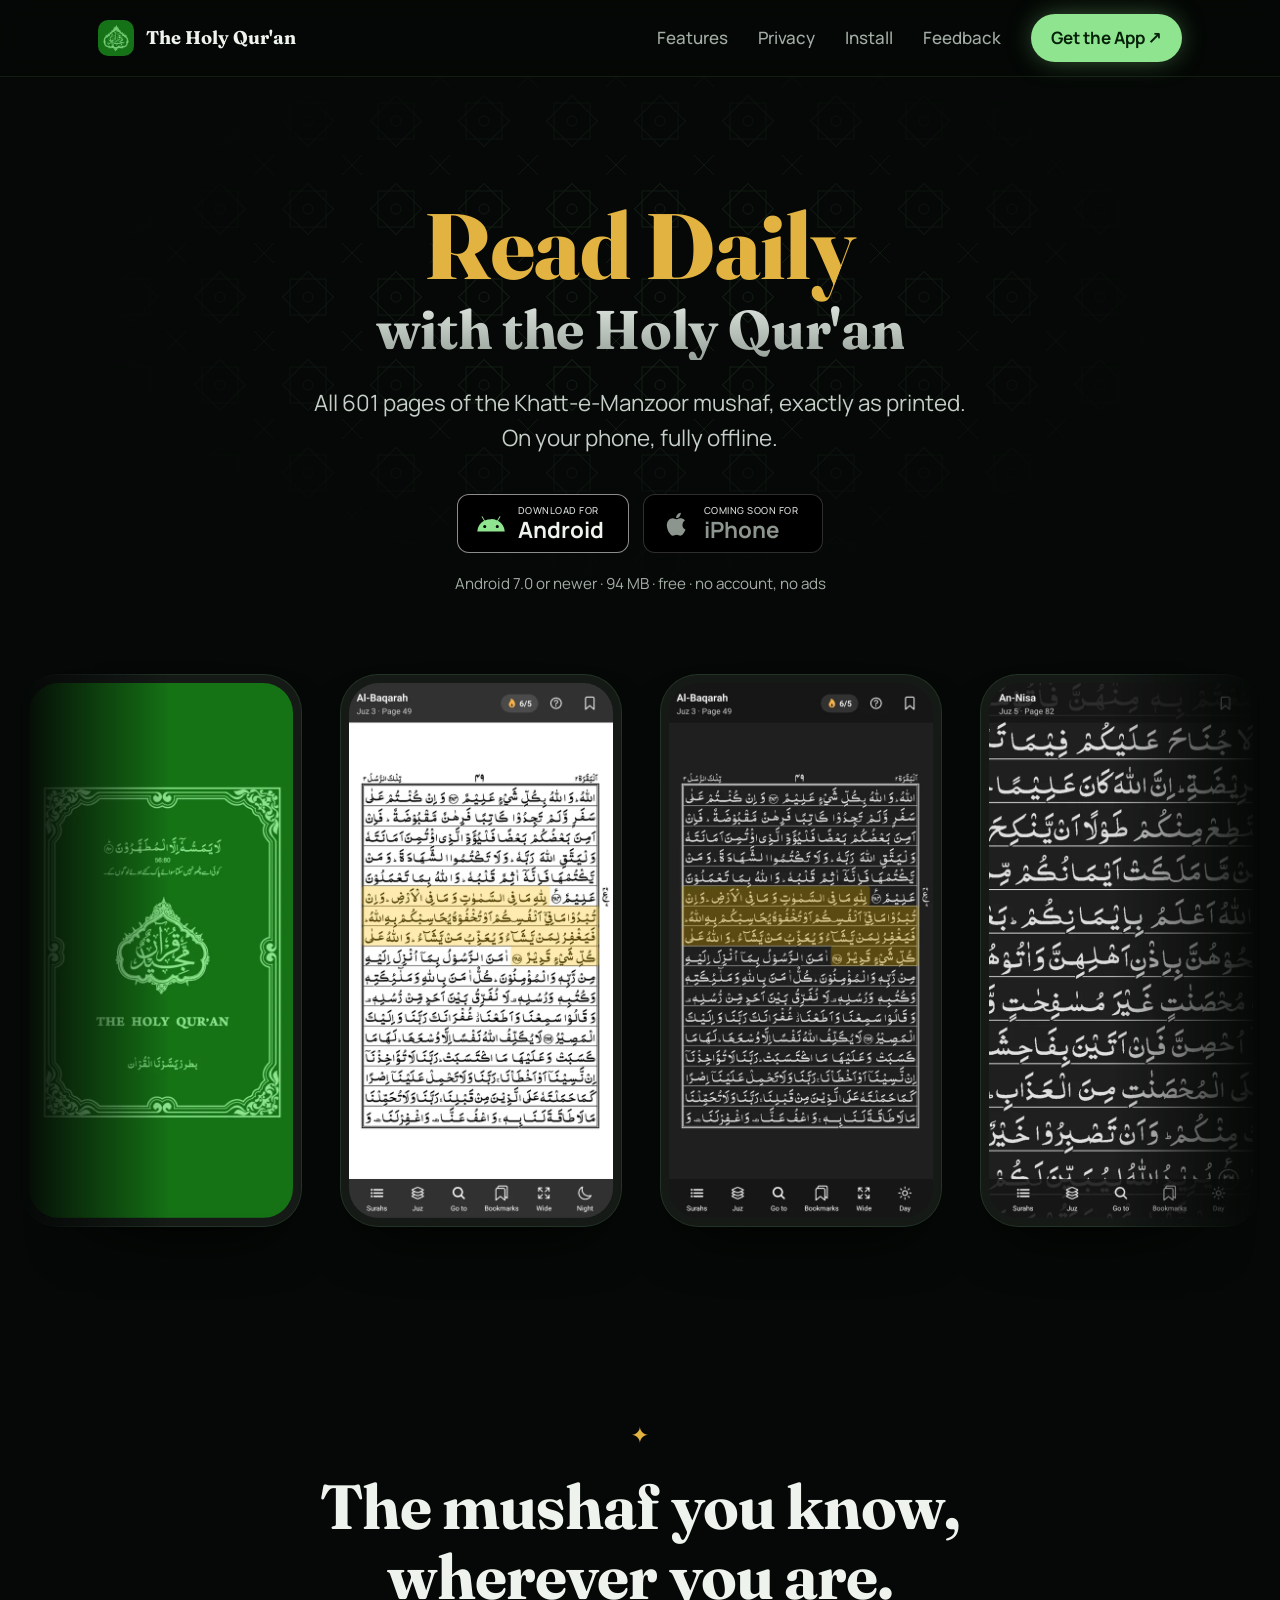
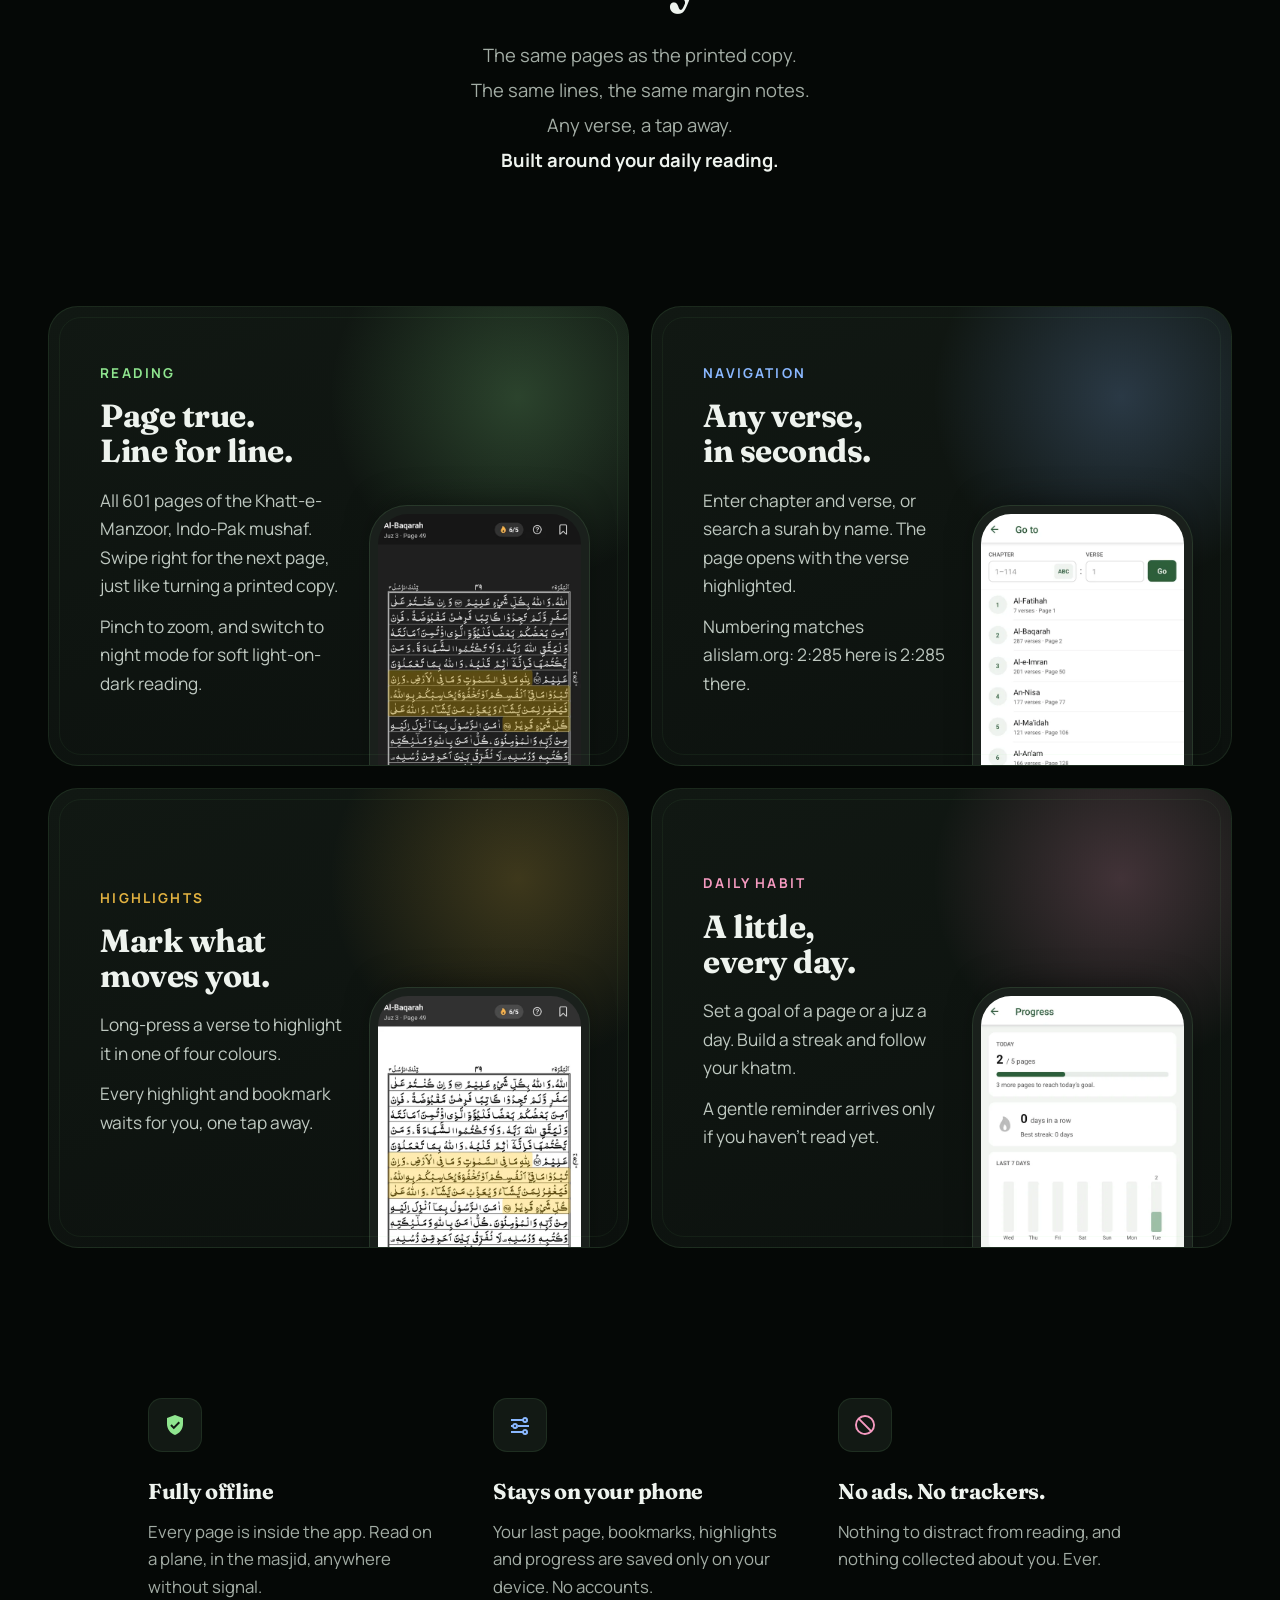
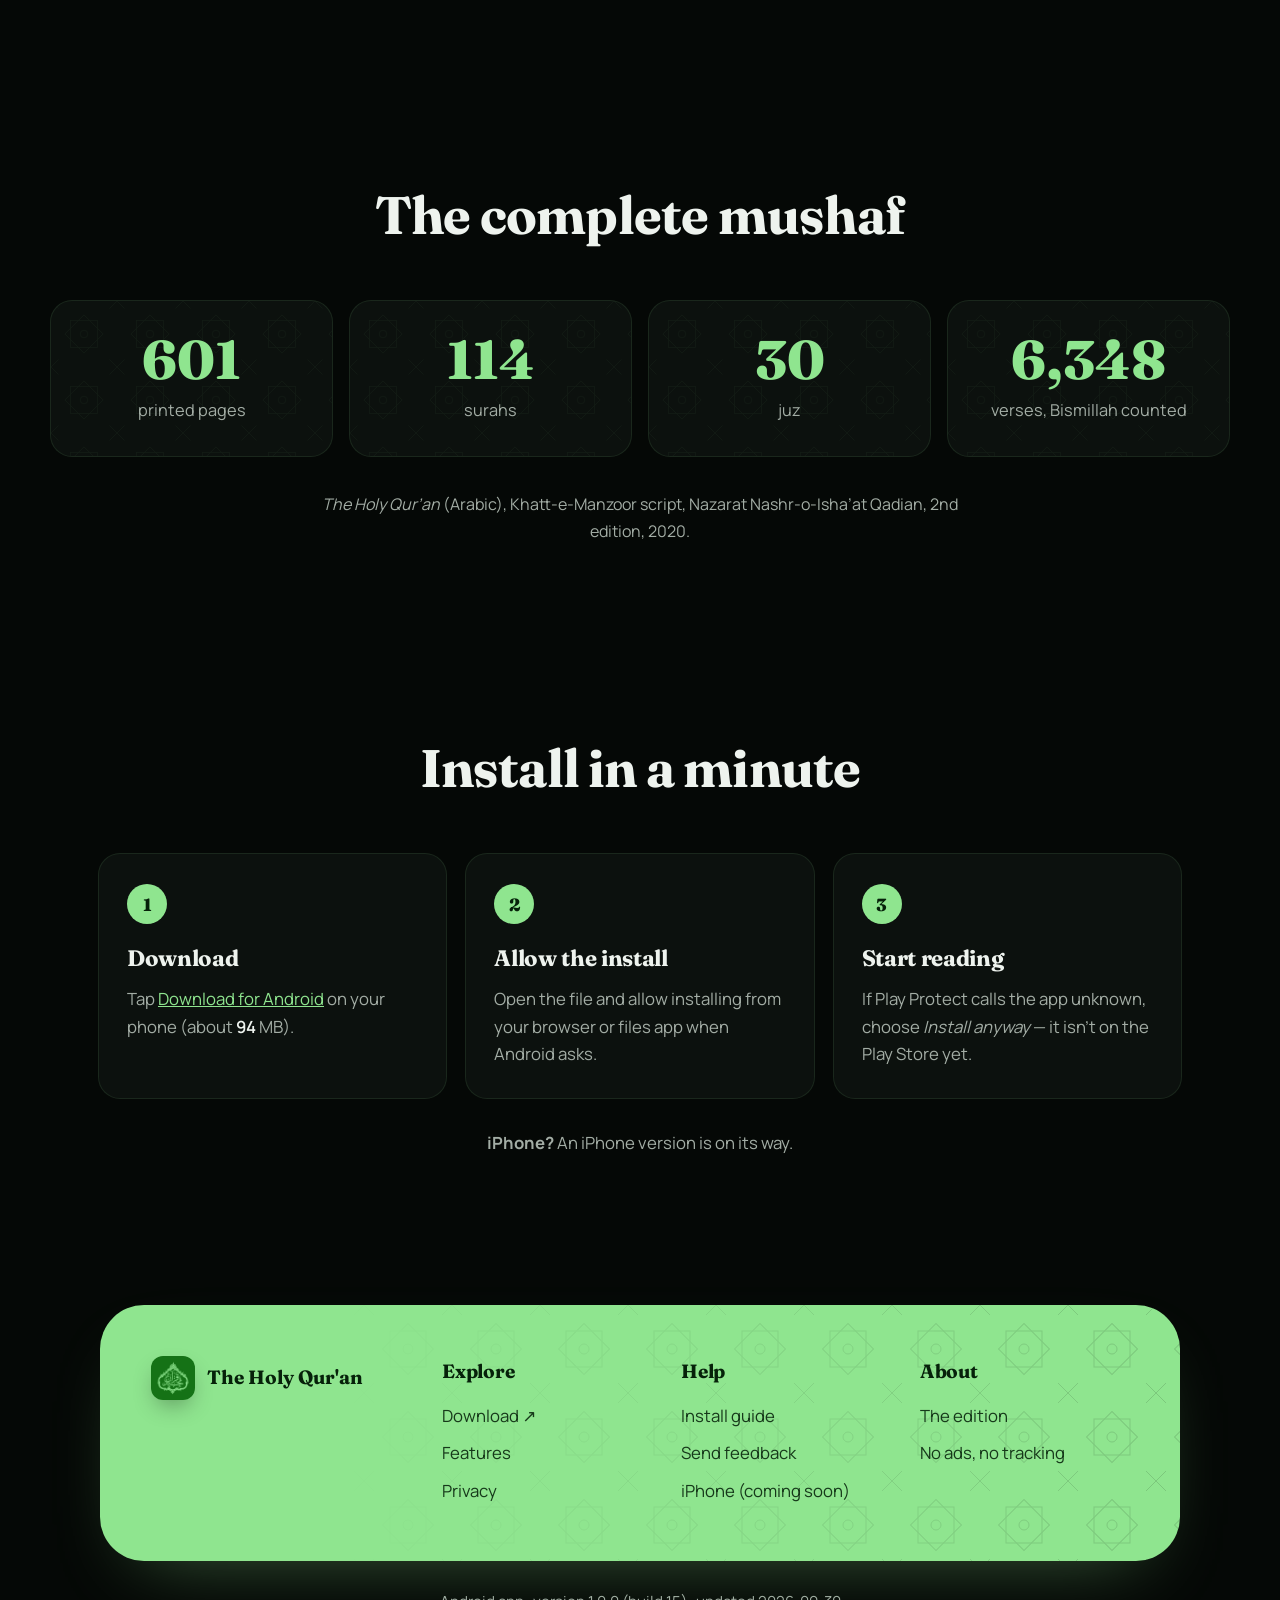
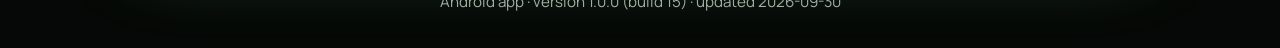
==== commit 933909bb: "Serve the feedback page at /feedback Enable Vercel clean URLs so /feedback serves feedback.html (and" ====
--- a/index.html
+++ b/index.html
@@ -31,7 +31,7 @@
         <a href="#features">Features</a>
         <a href="#privacy">Privacy</a>
         <a href="#install">Install</a>
-        <a href="feedback.html">Feedback</a>
+        <a href="/feedback">Feedback</a>
         <a class="pill" href="#download">Get the App <span aria-hidden="true">↗</span></a>
       </div>
     </nav>
@@ -214,7 +214,7 @@
       <div class="footer-col">
         <h4>Help</h4>
         <a href="#install">Install guide</a>
-        <a href="feedback.html">Send feedback</a>
+        <a href="/feedback">Send feedback</a>
         <a href="#download">iPhone (coming soon)</a>
       </div>
       <div class="footer-col">
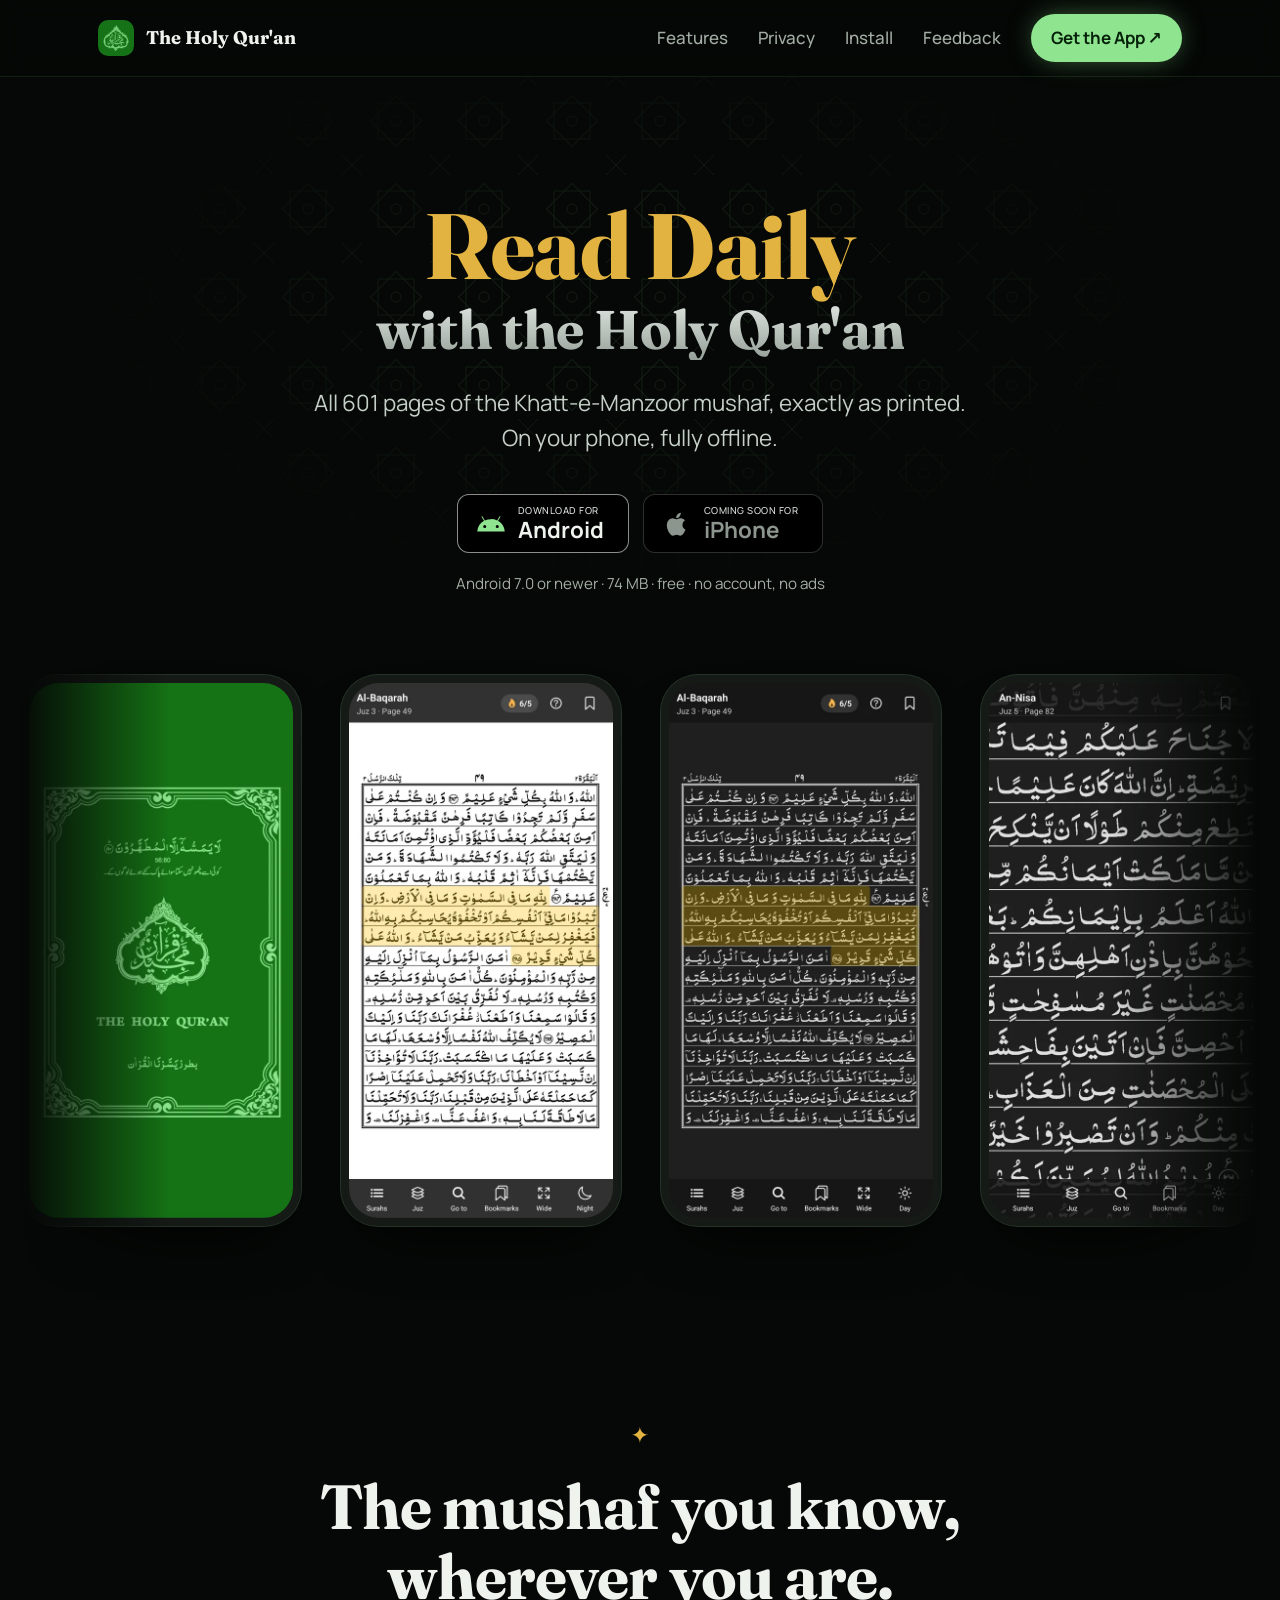
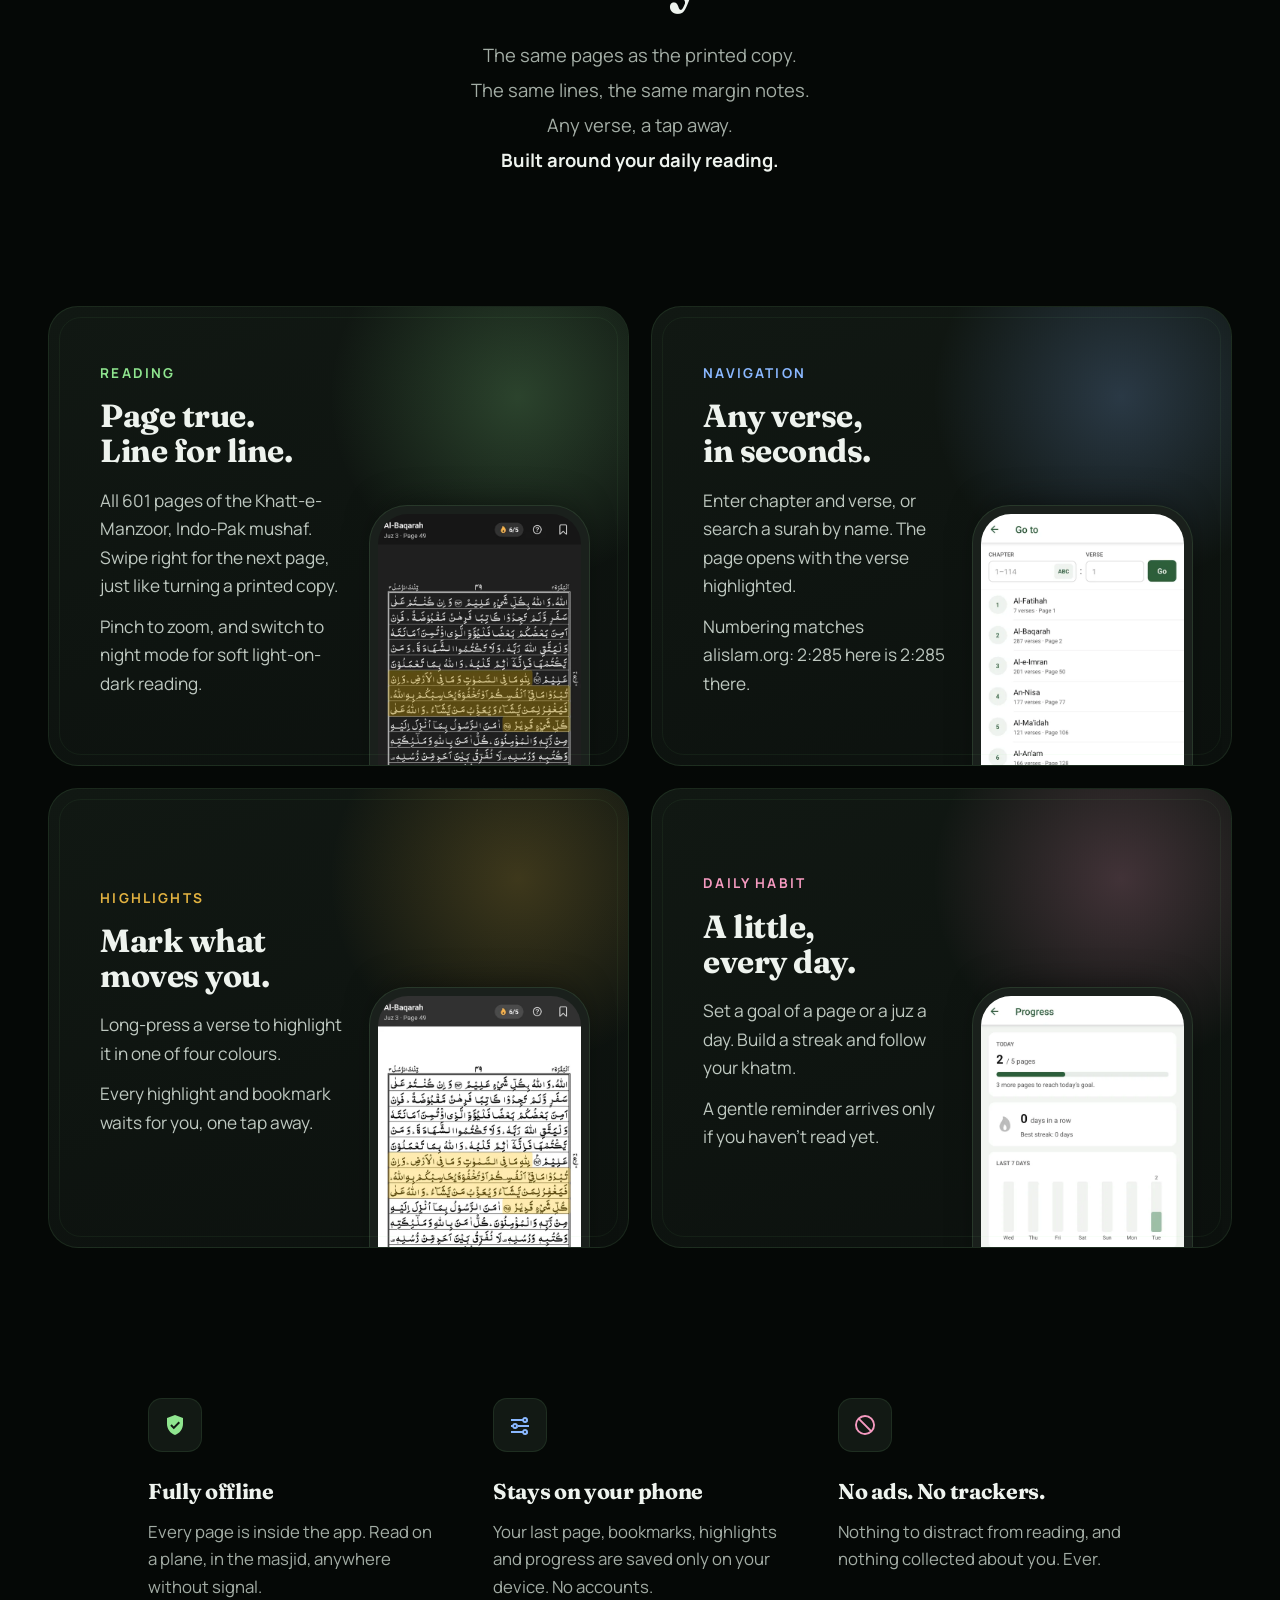
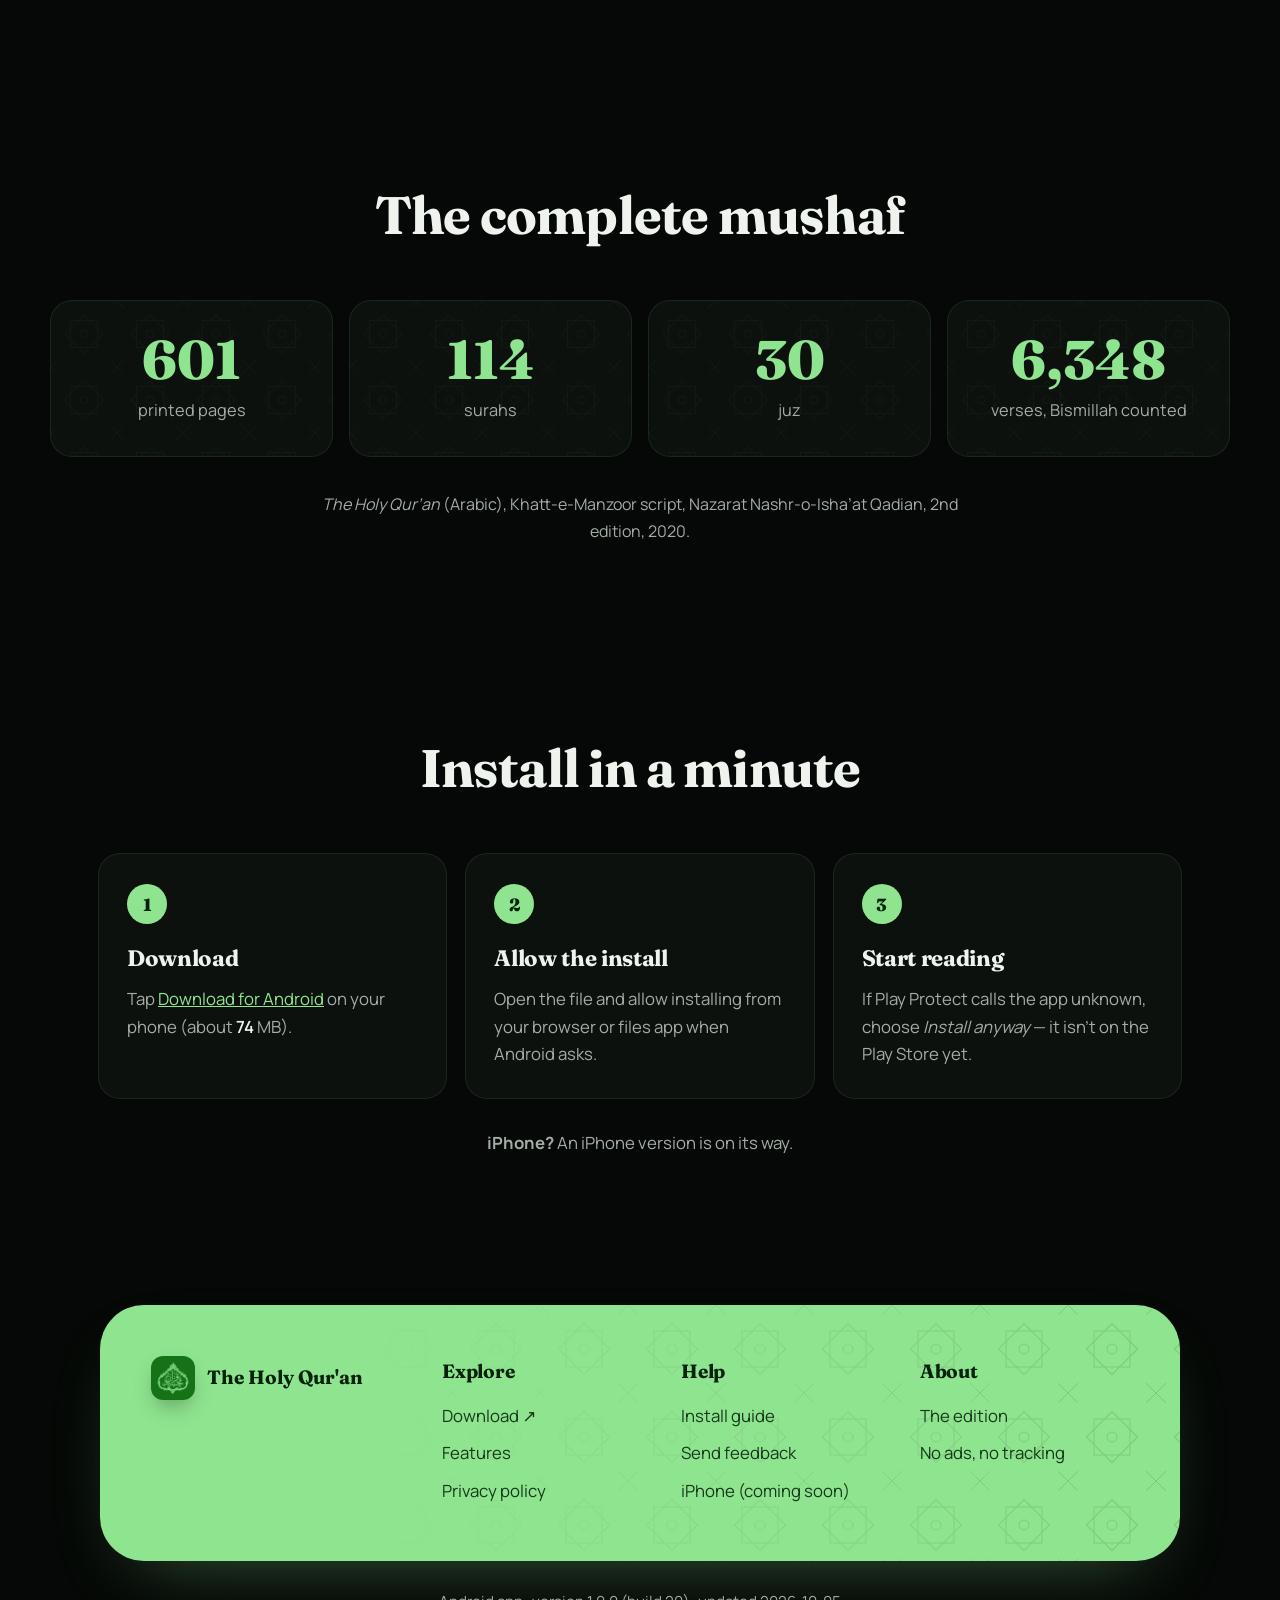
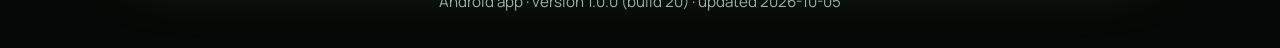
==== commit df17bfdd: "Add privacy policy page (/privacy) for Google Play Also: footer and nav link to it; the feedback pag" ====
--- a/index.html
+++ b/index.html
@@ -29,7 +29,7 @@
       </a>
       <div class="nav-links">
         <a href="#features">Features</a>
-        <a href="#privacy">Privacy</a>
+        <a href="/privacy">Privacy</a>
         <a href="#install">Install</a>
         <a href="/feedback">Feedback</a>
         <a class="pill" href="#download">Get the App <span aria-hidden="true">↗</span></a>
@@ -209,7 +209,7 @@
         <h4>Explore</h4>
         <a href="https://github.com/rofeeq206/quran-app-site/releases/latest/download/Quran-App.apk" download>Download <span aria-hidden="true">↗</span></a>
         <a href="#features">Features</a>
-        <a href="#privacy">Privacy</a>
+        <a href="/privacy">Privacy policy</a>
       </div>
       <div class="footer-col">
         <h4>Help</h4>
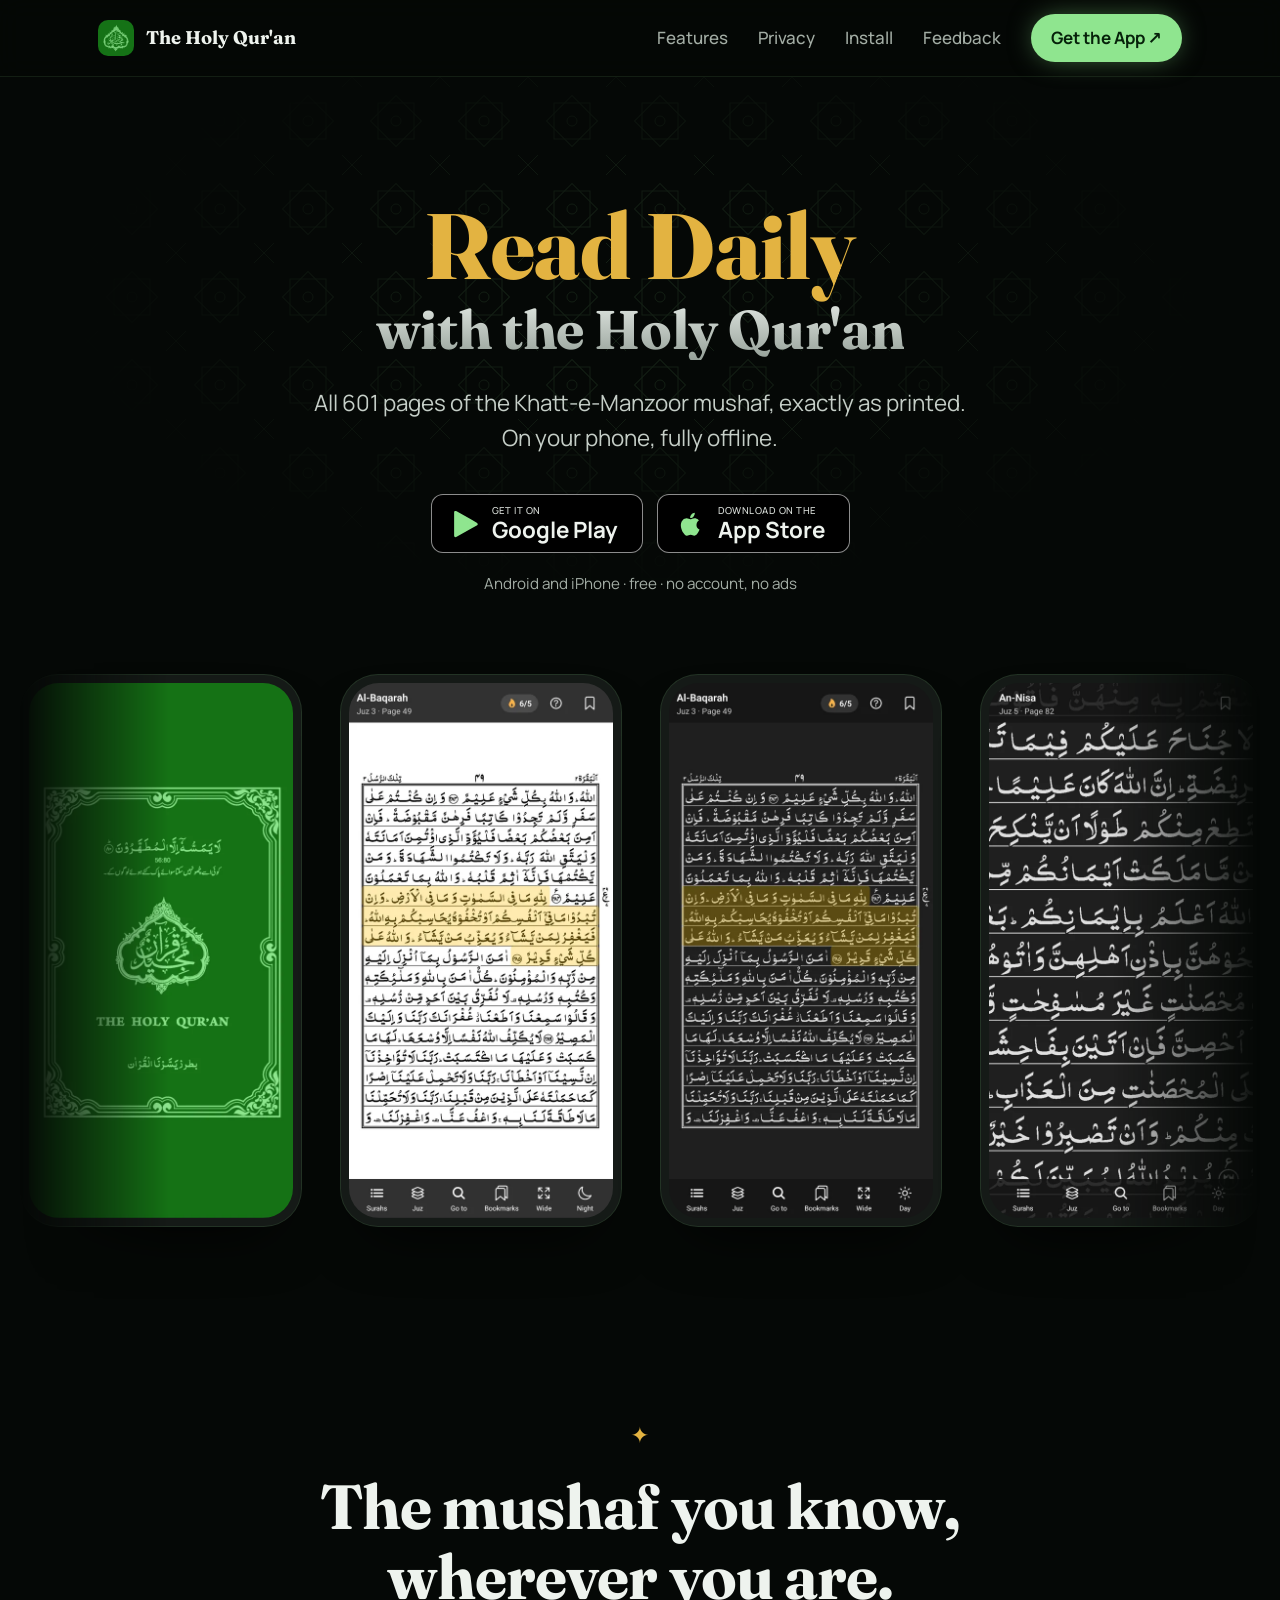
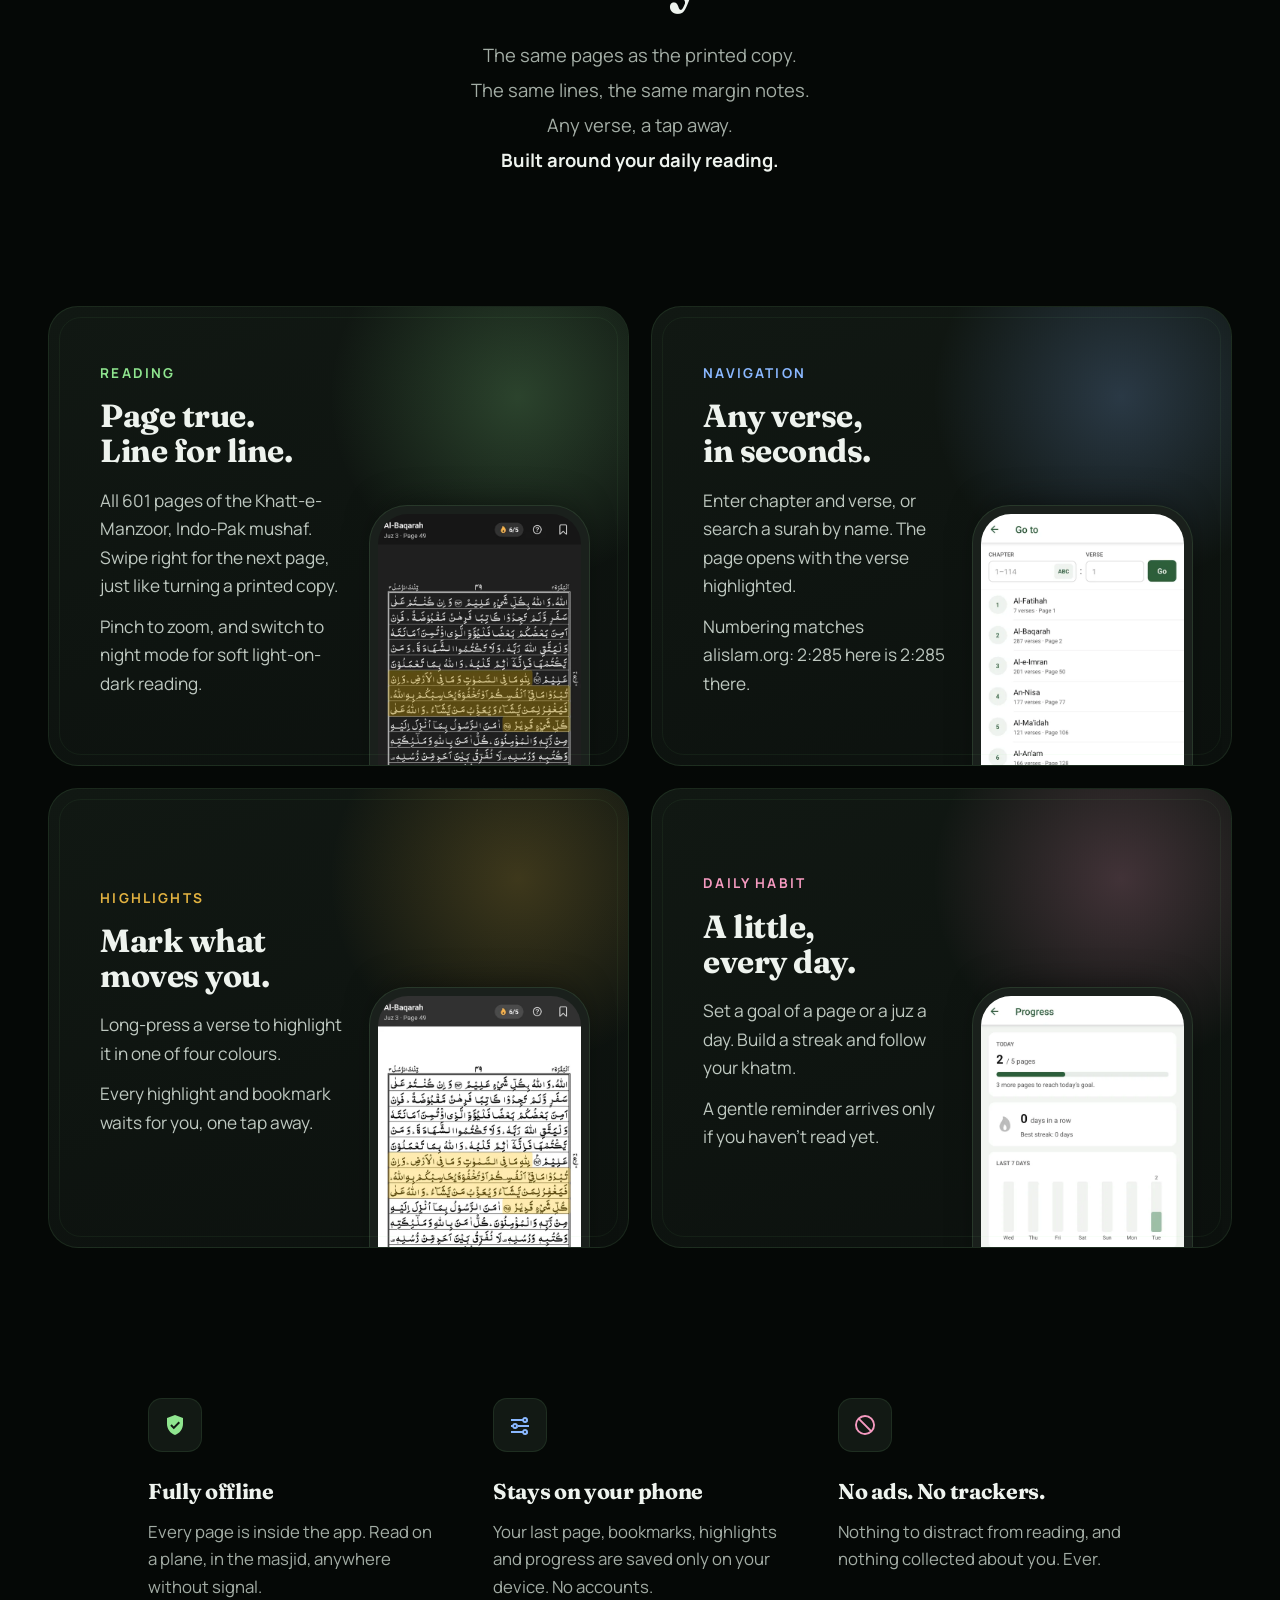
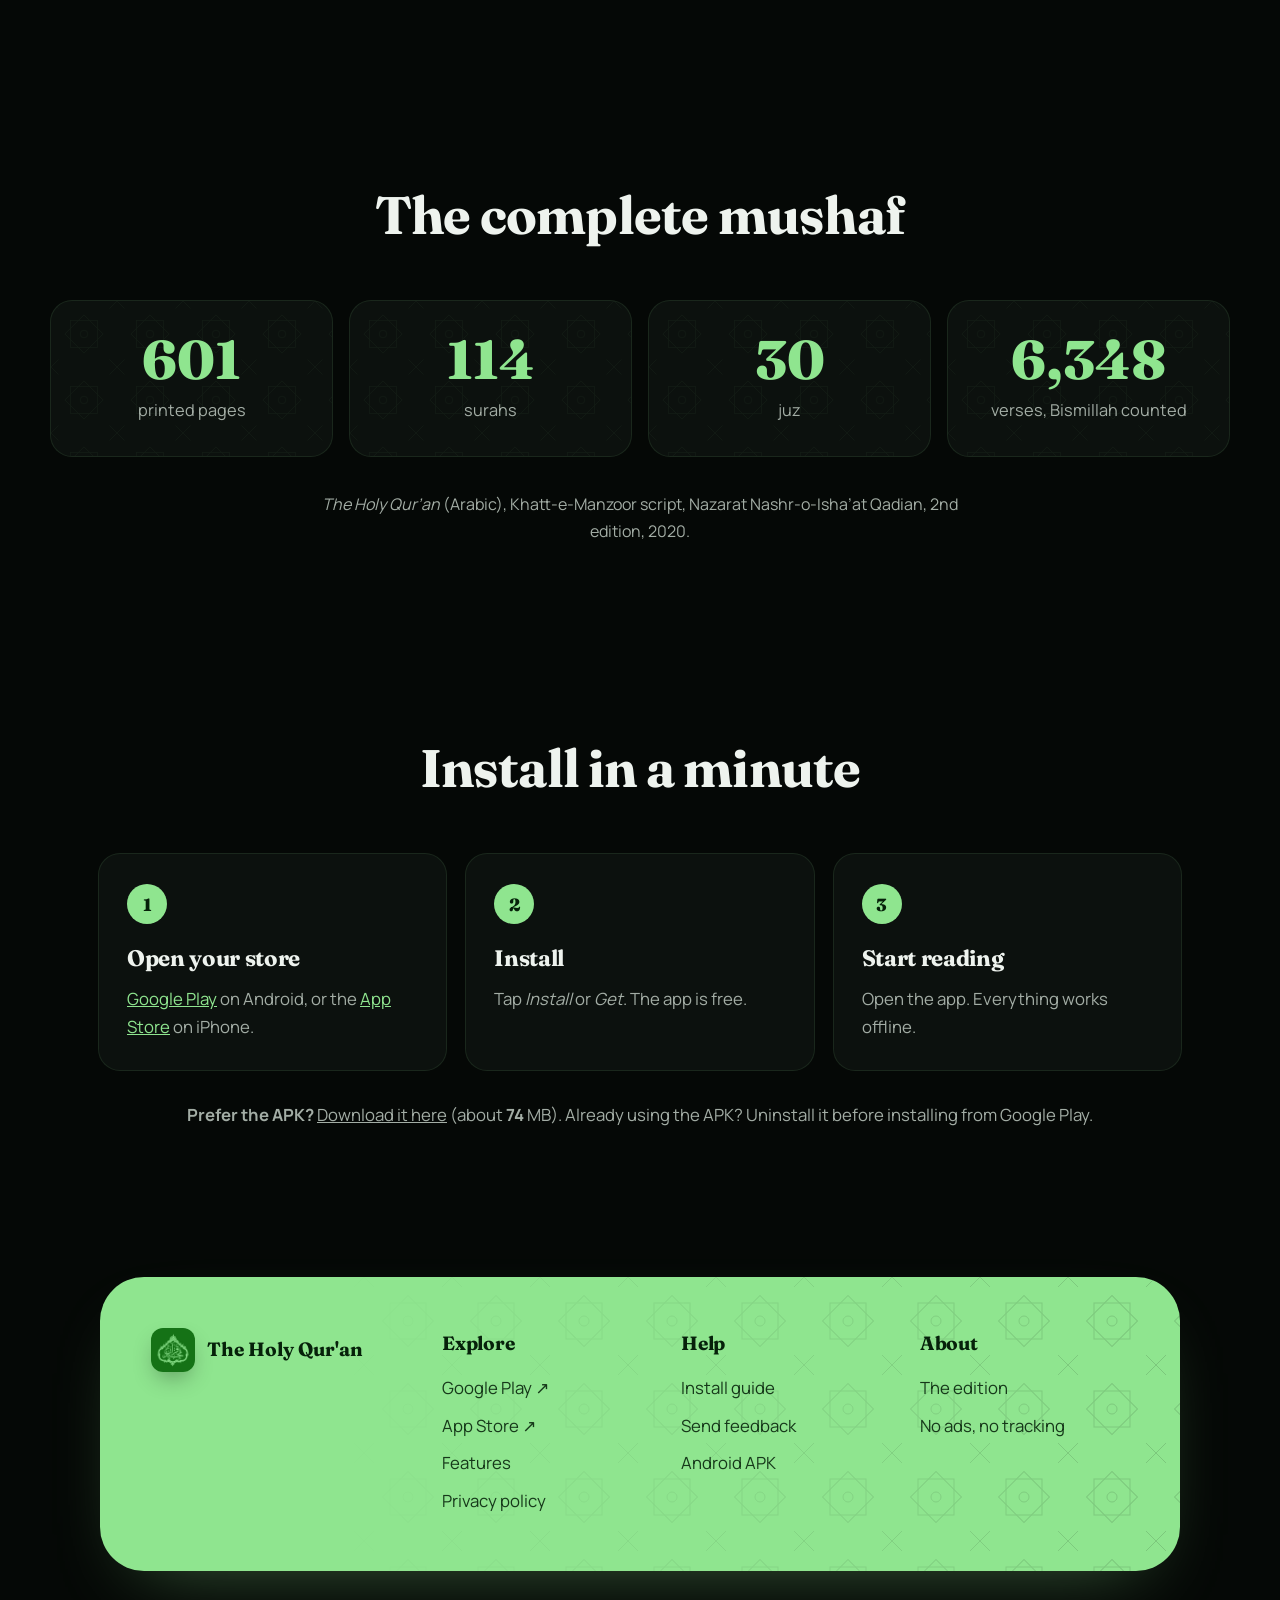
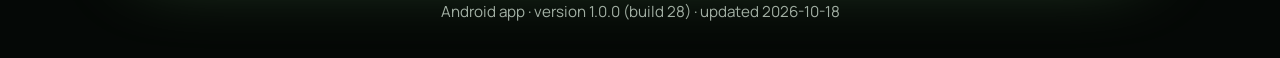
==== commit 74e8a26c: "Link to Google Play and the App Store; APK kept as an option Co-Authored-By: Claude Opus 5.5 <norepl" ====
--- a/index.html
+++ b/index.html
@@ -56,16 +56,16 @@
       </p>
 
       <div class="cta" id="download">
-        <a class="store-badge" href="https://github.com/rofeeq206/quran-app-site/releases/latest/download/Quran-App.apk" download>
-          <svg viewBox="0 0 24 24" aria-hidden="true"><path d="M17.6 9.48 19.44 6.3a.38.38 0 0 0-.66-.38l-1.86 3.22A11.4 11.4 0 0 0 12 8.1c-1.77 0-3.43.37-4.92 1.04L5.22 5.92a.38.38 0 0 0-.66.38L6.4 9.48A10.8 10.8 0 0 0 1 18h22a10.8 10.8 0 0 0-5.4-8.52ZM7 15.25a1.25 1.25 0 1 1 0-2.5 1.25 1.25 0 0 1 0 2.5Zm10 0a1.25 1.25 0 1 1 0-2.5 1.25 1.25 0 0 1 0 2.5Z"/></svg>
-          <span><small>Download for</small>Android</span>
+        <a class="store-badge" href="https://play.google.com/store/apps/details?id=com.rofeeq.quranapp" rel="noopener">
+          <svg viewBox="0 0 24 24" aria-hidden="true"><path d="M3.6 1.8c-.2.2-.3.6-.3 1v18.4c0 .4.1.8.3 1L14 12 3.6 1.8Zm13.8 13.6L14 12l3.4-3.4 4 2.3c1.1.6 1.1 1.6 0 2.3l-4 2.2Zm0 0L14 12 3.6 22.2c.4.4 1 .4 1.7 0l12.1-6.8Zm0-6.8L5.3 1.8c-.7-.4-1.3-.4-1.7 0L14 12l3.4-3.4Z"/></svg>
+          <span><small>Get it on</small>Google Play</span>
         </a>
-        <span class="store-badge is-muted" aria-disabled="true">
+        <a class="store-badge" href="https://apps.apple.com/app/the-holy-quran/id6823228041" rel="noopener">
           <svg viewBox="0 0 24 24" aria-hidden="true"><path d="M16.37 12.76c-.02-2.32 1.9-3.43 1.98-3.49-1.08-1.58-2.76-1.8-3.36-1.82-1.43-.14-2.79.84-3.51.84-.73 0-1.84-.82-3.03-.8a4.5 4.5 0 0 0-3.8 2.3c-1.62 2.8-.41 6.96 1.17 9.24.77 1.11 1.69 2.37 2.9 2.32 1.16-.05 1.6-.75 3.01-.75 1.4 0 1.8.75 3.03.73 1.25-.02 2.04-1.14 2.8-2.26.88-1.3 1.25-2.55 1.27-2.62-.03-.01-2.43-.93-2.46-3.69ZM14.07 5.95c.64-.78 1.07-1.85.95-2.93-.92.04-2.04.61-2.7 1.39-.59.69-1.11 1.79-.97 2.85 1.03.08 2.08-.52 2.72-1.31Z"/></svg>
-          <span><small>Coming soon for</small>iPhone</span>
-        </span>
-      </div>
-      <p class="meta" data-version>Android 7.0 or newer · free · no account, no ads</p>
+          <span><small>Download on the</small>App Store</span>
+        </a>
+      </div>
+      <p class="meta">Android and iPhone · free · no account, no ads</p>
     </section>
 
     <!-- ─────────── Phone carousel ─────────── -->
@@ -190,11 +190,11 @@
     <section class="install" id="install">
       <h2 class="reveal">Install in a minute</h2>
       <ol class="steps">
-        <li class="reveal"><span>1</span><h3>Download</h3><p>Tap <a href="https://github.com/rofeeq206/quran-app-site/releases/latest/download/Quran-App.apk" download>Download for Android</a> on your phone (about <b data-size>90</b> MB).</p></li>
-        <li class="reveal"><span>2</span><h3>Allow the install</h3><p>Open the file and allow installing from your browser or files app when Android asks.</p></li>
-        <li class="reveal"><span>3</span><h3>Start reading</h3><p>If Play Protect calls the app unknown, choose <em>Install anyway</em> — it isn’t on the Play Store yet.</p></li>
+        <li class="reveal"><span>1</span><h3>Open your store</h3><p><a href="https://play.google.com/store/apps/details?id=com.rofeeq.quranapp" rel="noopener">Google Play</a> on Android, or the <a href="https://apps.apple.com/app/the-holy-quran/id6823228041" rel="noopener">App Store</a> on iPhone.</p></li>
+        <li class="reveal"><span>2</span><h3>Install</h3><p>Tap <em>Install</em> or <em>Get</em>. The app is free.</p></li>
+        <li class="reveal"><span>3</span><h3>Start reading</h3><p>Open the app. Everything works offline.</p></li>
       </ol>
-      <p class="ios reveal"><strong>iPhone?</strong> An iPhone version is on its way.</p>
+      <p class="ios reveal"><strong>Prefer the APK?</strong> <a href="https://github.com/rofeeq206/quran-app-site/releases/latest/download/Quran-App.apk" download>Download it here</a> (about <b data-size>90</b> MB). Already using the APK? Uninstall it before installing from Google Play.</p>
     </section>
   </main>
 
@@ -207,7 +207,8 @@
       </a>
       <div class="footer-col">
         <h4>Explore</h4>
-        <a href="https://github.com/rofeeq206/quran-app-site/releases/latest/download/Quran-App.apk" download>Download <span aria-hidden="true">↗</span></a>
+        <a href="https://play.google.com/store/apps/details?id=com.rofeeq.quranapp" rel="noopener">Google Play <span aria-hidden="true">↗</span></a>
+        <a href="https://apps.apple.com/app/the-holy-quran/id6823228041" rel="noopener">App Store <span aria-hidden="true">↗</span></a>
         <a href="#features">Features</a>
         <a href="/privacy">Privacy policy</a>
       </div>
@@ -215,7 +216,7 @@
         <h4>Help</h4>
         <a href="#install">Install guide</a>
         <a href="/feedback">Send feedback</a>
-        <a href="#download">iPhone (coming soon)</a>
+        <a href="https://github.com/rofeeq206/quran-app-site/releases/latest/download/Quran-App.apk" download>Android APK</a>
       </div>
       <div class="footer-col">
         <h4>About</h4>
